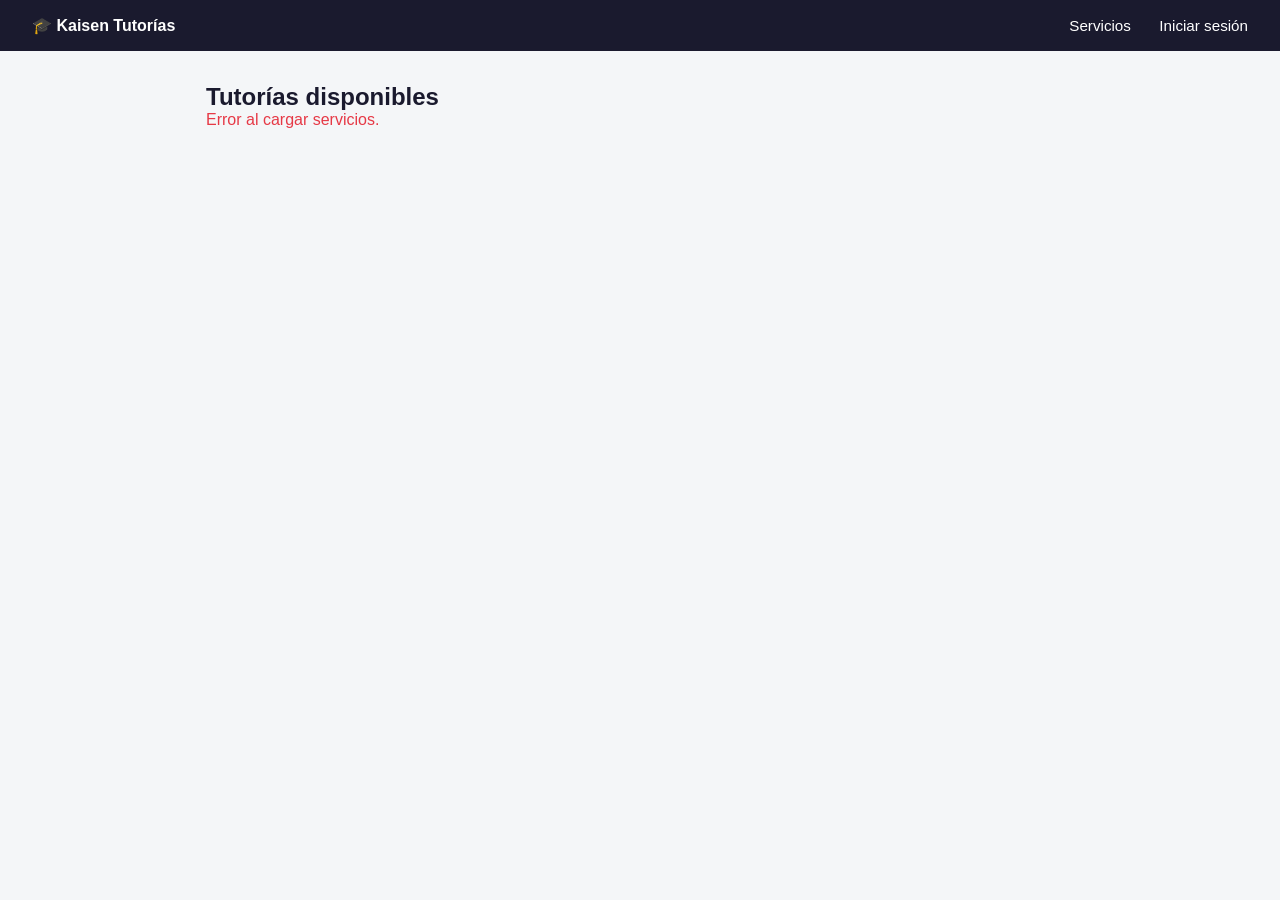
==== frontend/index.html @ 902d05ed "Proyecto Kaisen - sistema de reserva de tutorias" ====
<!DOCTYPE html>
<html lang="es">
<head>
<meta charset="UTF-8">
<title>Kaisen - Tutorías</title>
<link rel="stylesheet" href="assets/css/style.css">
</head>
<body>

<header>
    <strong>🎓 Kaisen Tutorías</strong>
    <nav>
        <a href="index.html">Servicios</a>
        <a href="dashboard.html" id="linkDashboard" style="display:none">Mis citas</a>
        <a href="login.html" id="linkLogin">Iniciar sesión</a>
        <a href="#" id="linkLogout" style="display:none">Cerrar sesión</a>
    </nav>
</header>

<div class="container">
    <h2>Tutorías disponibles</h2>
    <div id="listaServicios">Cargando...</div>
</div>

<script src="assets/js/config.js"></script>
<script src="assets/js/auth.js"></script>
<script>
    // Mostrar/ocultar links según sesión
    if (estaLogueado()) {
        document.getElementById('linkDashboard').style.display = 'inline';
        document.getElementById('linkLogin').style.display = 'none';
        document.getElementById('linkLogout').style.display = 'inline';
    }
    document.getElementById('linkLogout').addEventListener('click', logout);

    async function cargarServicios() {
        const cont = document.getElementById('listaServicios');
        try {
            const resp = await fetch(`${API_BASE}/servicios/`);
            const servicios = await resp.json();
            if (servicios.length === 0) {
                cont.innerHTML = '<p>No hay tutorías disponibles por ahora.</p>';
                return;
            }
            cont.innerHTML = servicios.map(s => `
                <div class="card">
                    <h3>${s.nombre}</h3>
                    <p>${s.descripcion}</p>
                    <p>Duración: ${s.duracion_minutos} min</p>
                    <p class="servicio-precio">S/ ${s.precio}</p>
                    <button onclick="reservar(${s.id})">Reservar</button>
                </div>
            `).join('');
        } catch (e) {
            cont.innerHTML = '<p class="error">Error al cargar servicios.</p>';
        }
    }

    function reservar(servicioId) {
        if (!estaLogueado()) {
            window.location.href = 'login.html';
            return;
        }
        window.location.href = `dashboard.html?reservar=${servicioId}`;
    }

    cargarServicios();
</script>

</body>
</html>
---- frontend/assets/css/style.css ----
* { box-sizing: border-box; margin: 0; padding: 0; }

body {
    font-family: 'Segoe UI', Arial, sans-serif;
    background: #f4f6f8;
    color: #1a1a2e;
}

header {
    background: #1a1a2e;
    color: white;
    padding: 1rem 2rem;
    display: flex;
    justify-content: space-between;
    align-items: center;
}

header nav a {
    color: white;
    text-decoration: none;
    margin-left: 1.5rem;
    font-size: 0.95rem;
}

.container {
    max-width: 900px;
    margin: 2rem auto;
    padding: 0 1rem;
}

.card {
    background: white;
    border-radius: 10px;
    padding: 1.5rem;
    margin-bottom: 1rem;
    box-shadow: 0 2px 8px rgba(0,0,0,0.08);
}

.form-box {
    max-width: 400px;
    margin: 3rem auto;
    background: white;
    padding: 2rem;
    border-radius: 10px;
    box-shadow: 0 2px 8px rgba(0,0,0,0.08);
}

.form-box input, .form-box select {
    width: 100%;
    padding: 0.7rem;
    margin: 0.5rem 0 1rem;
    border: 1px solid #ccc;
    border-radius: 6px;
}

button {
    background: #4361ee;
    color: white;
    border: none;
    padding: 0.7rem 1.5rem;
    border-radius: 6px;
    cursor: pointer;
    font-size: 0.95rem;
}

button:hover { background: #3247c9; }

.error { color: #e63946; margin-bottom: 1rem; }
.success { color: #2a9d8f; margin-bottom: 1rem; }

.servicio-precio { font-weight: bold; color: #4361ee; }

.estado-pendiente { color: #e9a319; }
.estado-confirmada { color: #2a9d8f; }
.estado-cancelada { color: #e63946; }
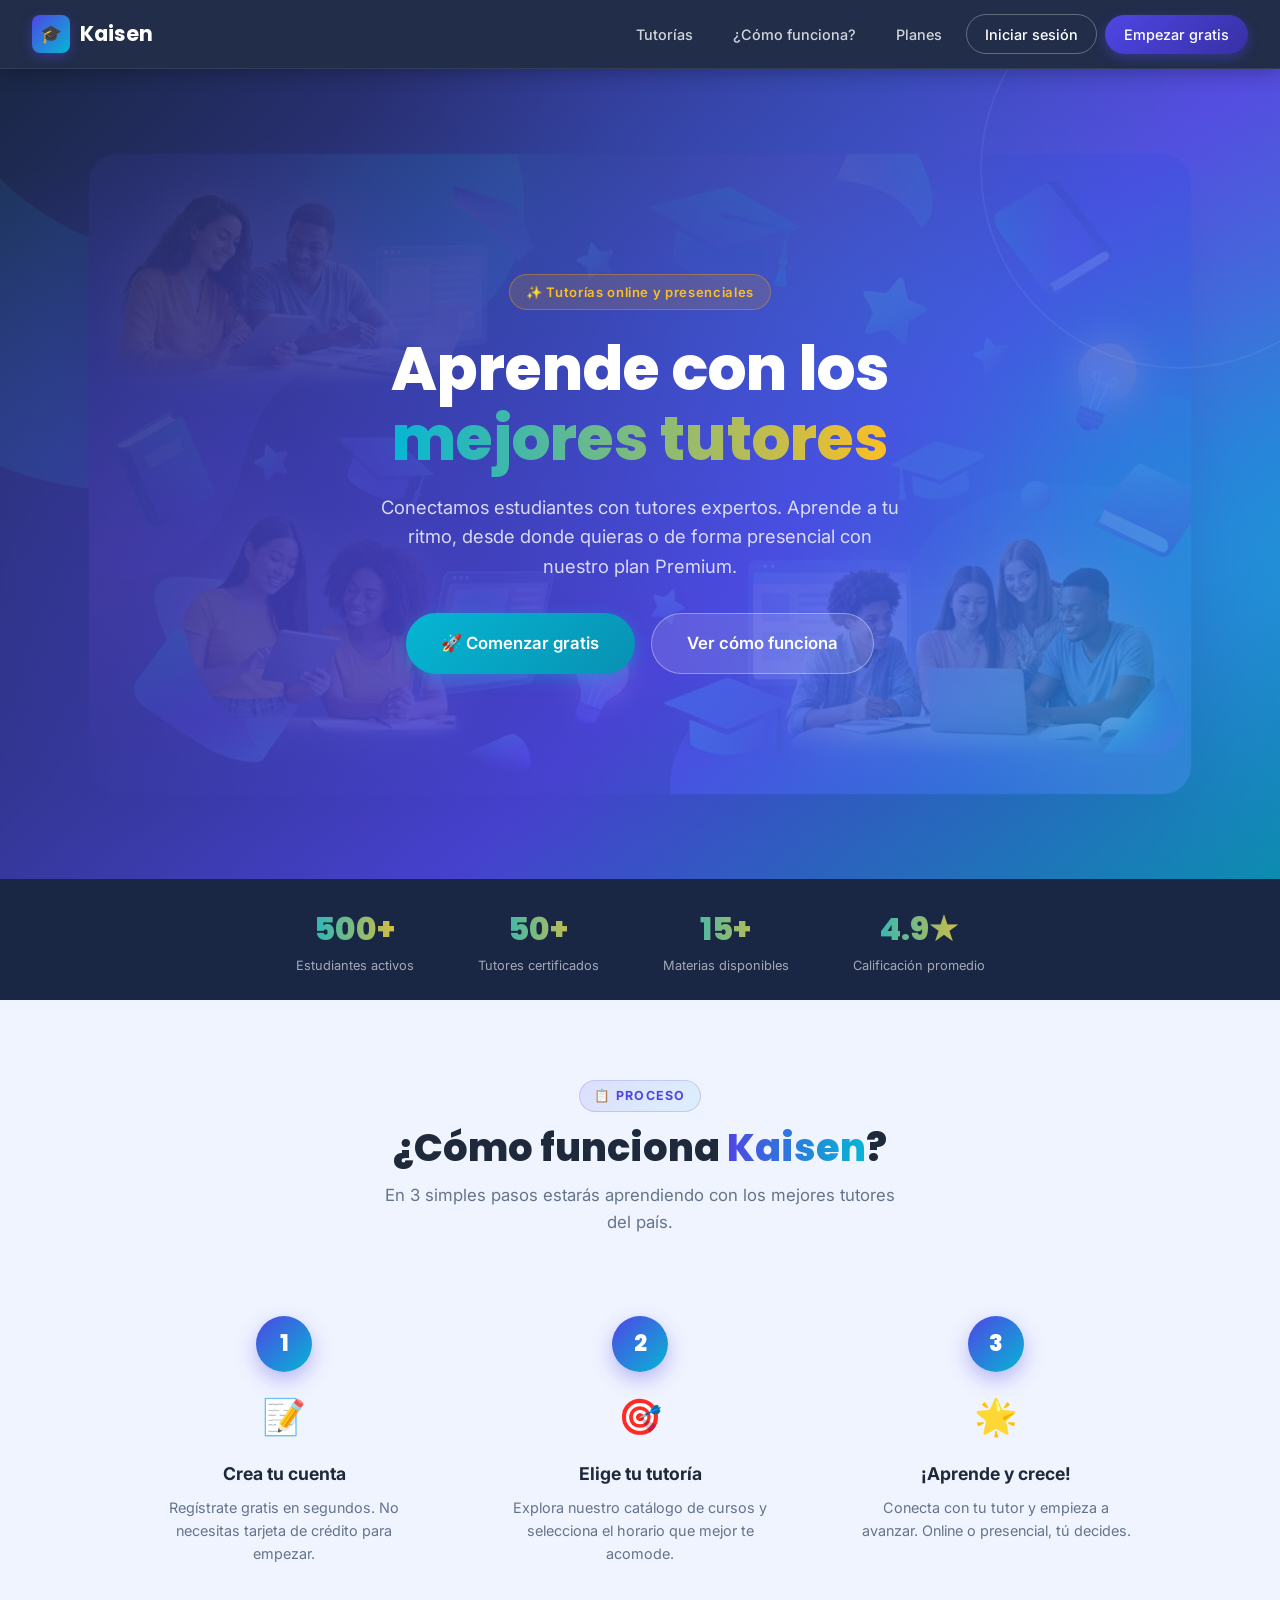
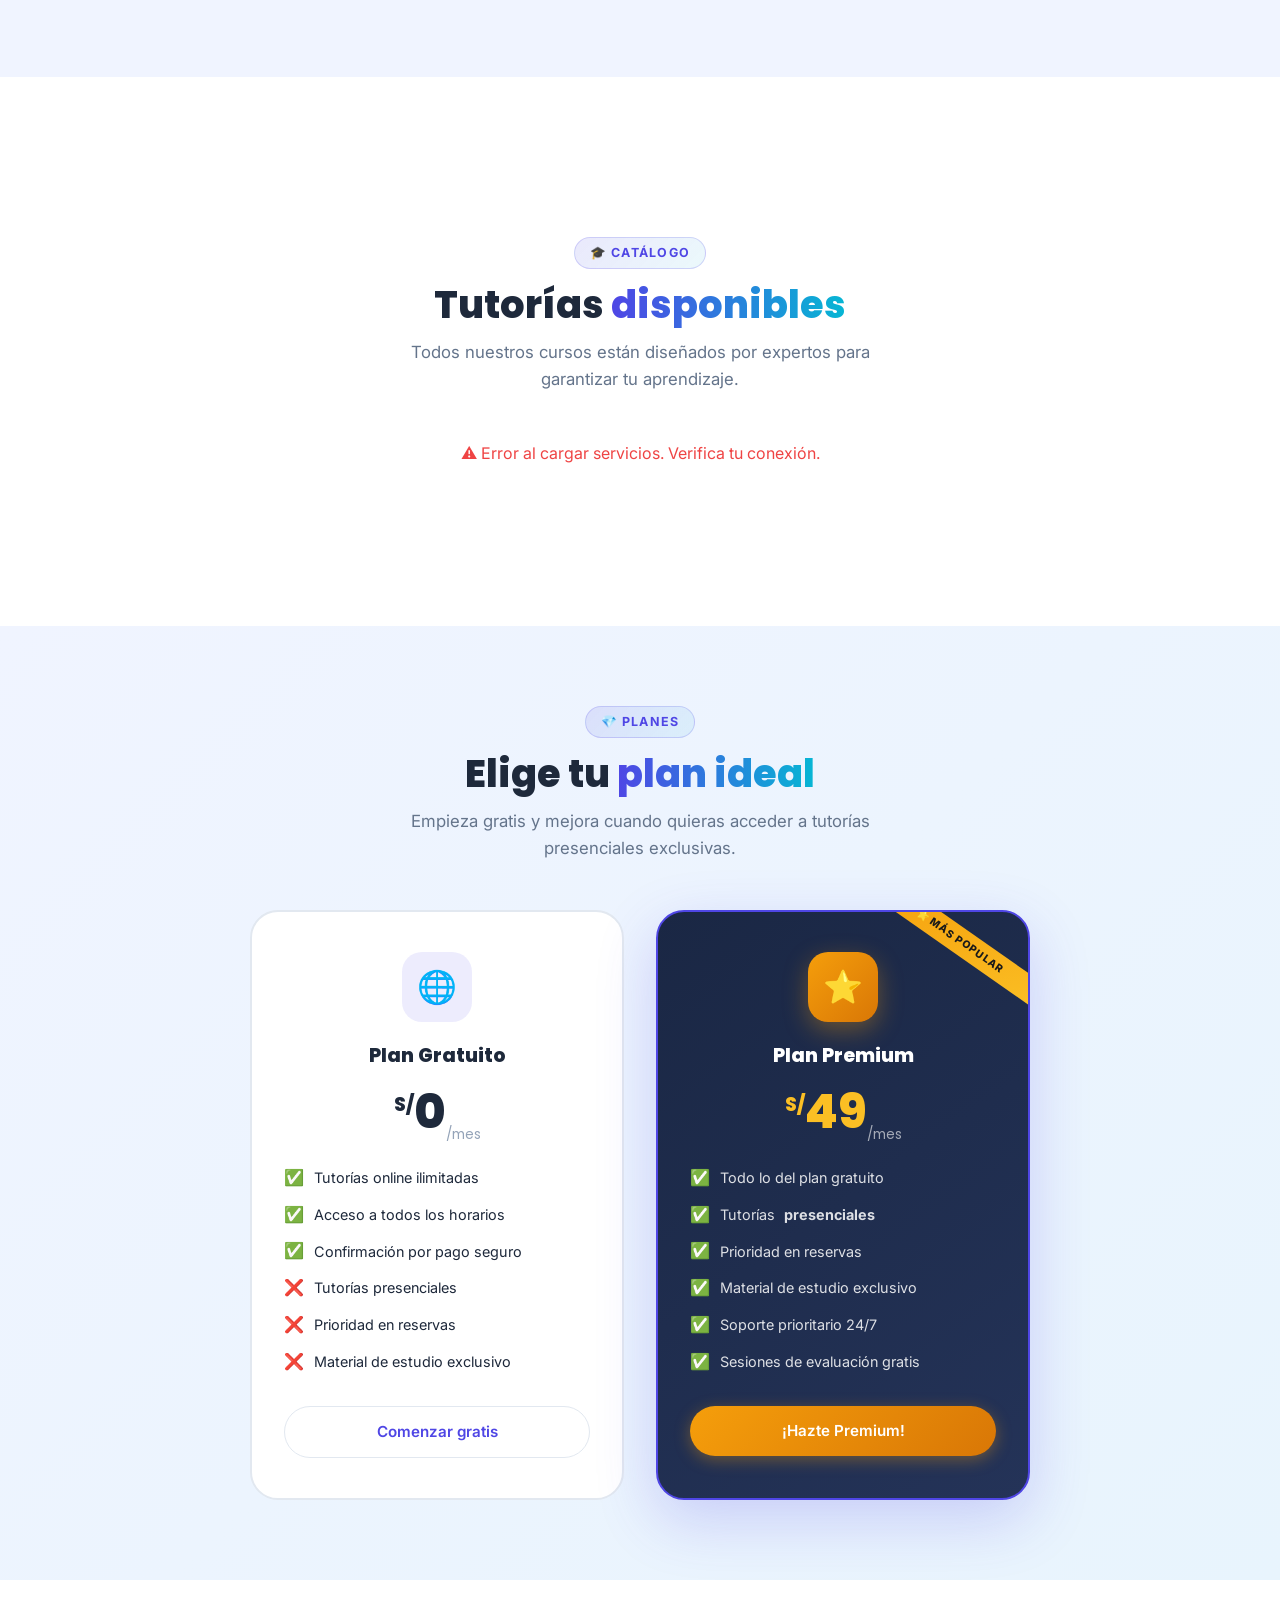
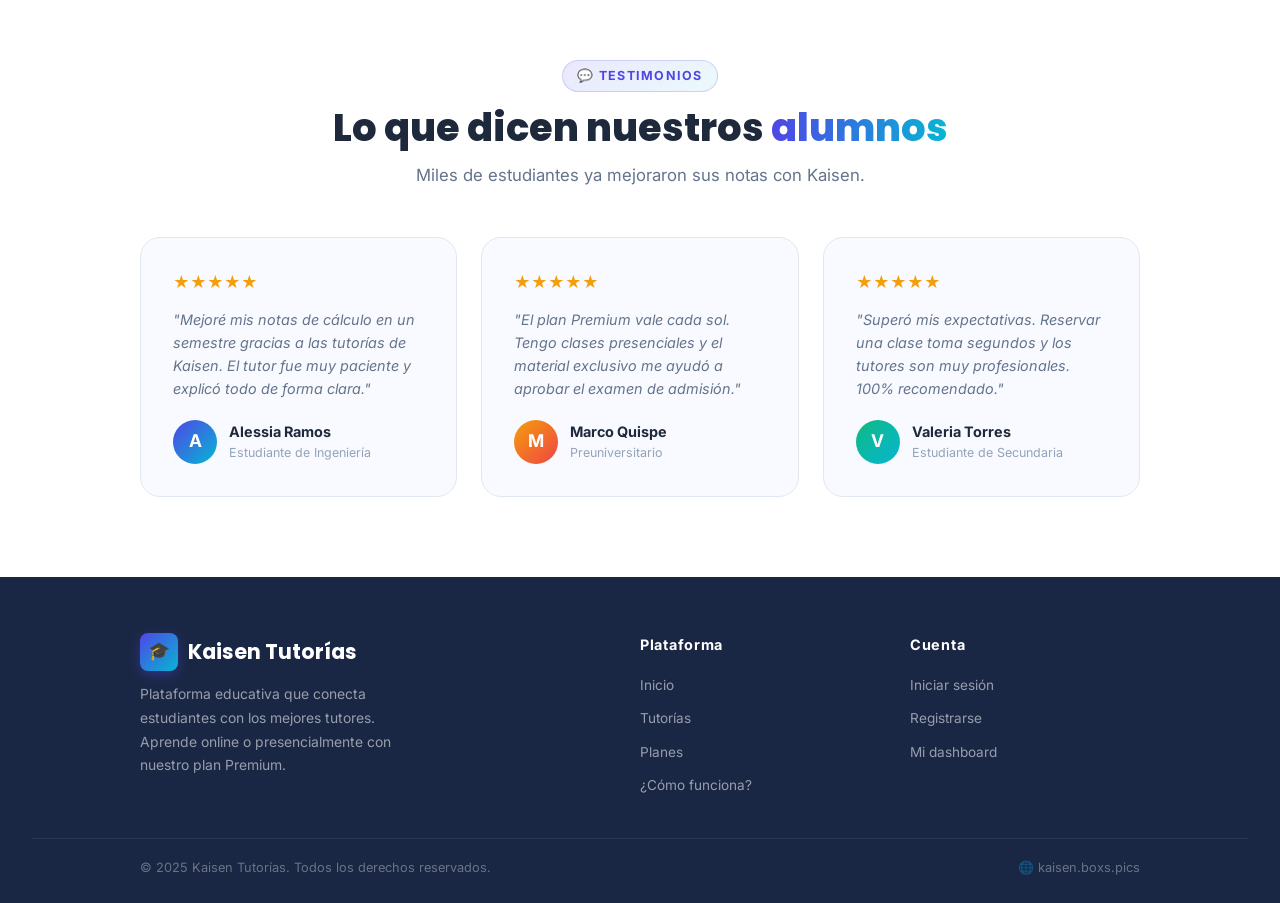
==== commit d9e29385: "Refactor: campo presencial, modulo accounts, migraciones reestructuradas" ====
--- a/frontend/index.html
+++ b/frontend/index.html
@@ -1,70 +1,324 @@
 <!DOCTYPE html>
 <html lang="es">
 <head>
-<meta charset="UTF-8">
-<title>Kaisen - Tutorías</title>
-<link rel="stylesheet" href="assets/css/style.css">
+  <meta charset="UTF-8">
+  <meta name="viewport" content="width=device-width, initial-scale=1.0">
+  <meta name="description" content="Kaisen Tutorías — Aprende con los mejores tutores en línea o de forma presencial. Matemáticas, ciencias, inglés y más. Clases personalizadas a tu ritmo.">
+  <title>Kaisen Tutorías — Aprende sin límites</title>
+  <link rel="stylesheet" href="assets/css/style.css">
 </head>
 <body>
 
+<!-- ══════════ NAVBAR ══════════ -->
 <header>
-    <strong>🎓 Kaisen Tutorías</strong>
-    <nav>
-        <a href="index.html">Servicios</a>
-        <a href="dashboard.html" id="linkDashboard" style="display:none">Mis citas</a>
-        <a href="login.html" id="linkLogin">Iniciar sesión</a>
-        <a href="#" id="linkLogout" style="display:none">Cerrar sesión</a>
-    </nav>
+  <a href="index.html" class="logo">
+    <div class="logo-icon">🎓</div>
+    Kaisen
+  </a>
+  <nav>
+    <a href="#servicios" id="linkServicios">Tutorías</a>
+    <a href="#como-funciona">¿Cómo funciona?</a>
+    <a href="#planes">Planes</a>
+    <a href="dashboard.html" id="linkDashboard" style="display:none">Mis citas</a>
+    <a href="login.html"    id="linkLogin"    class="nav-btn-outline">Iniciar sesión</a>
+    <a href="registro.html" id="linkRegister" class="nav-btn">Empezar gratis</a>
+    <a href="#" id="linkLogout" style="display:none" class="nav-btn-outline">Cerrar sesión</a>
+  </nav>
 </header>
 
-<div class="container">
-    <h2>Tutorías disponibles</h2>
-    <div id="listaServicios">Cargando...</div>
+<!-- ══════════ HERO ══════════ -->
+<section class="hero">
+  <div class="hero-content">
+    <div class="hero-badge">✨ Tutorías online y presenciales</div>
+    <h1>Aprende con los<br><span>mejores tutores</span></h1>
+    <p>Conectamos estudiantes con tutores expertos. Aprende a tu ritmo, desde donde quieras o de forma presencial con nuestro plan Premium.</p>
+    <div class="hero-actions">
+      <a href="registro.html" class="btn btn-secondary btn-lg">🚀 Comenzar gratis</a>
+      <a href="#como-funciona" class="btn btn-outline-white btn-lg">Ver cómo funciona</a>
+    </div>
+  </div>
+</section>
+
+<!-- ══════════ STATS ══════════ -->
+<div class="stats-bar">
+  <div class="stat-item">
+    <div class="stat-number">500+</div>
+    <div class="stat-label">Estudiantes activos</div>
+  </div>
+  <div class="stat-item">
+    <div class="stat-number">50+</div>
+    <div class="stat-label">Tutores certificados</div>
+  </div>
+  <div class="stat-item">
+    <div class="stat-number">15+</div>
+    <div class="stat-label">Materias disponibles</div>
+  </div>
+  <div class="stat-item">
+    <div class="stat-number">4.9★</div>
+    <div class="stat-label">Calificación promedio</div>
+  </div>
 </div>
 
+<!-- ══════════ CÓMO FUNCIONA ══════════ -->
+<section class="section" id="como-funciona">
+  <div class="section-header">
+    <div class="section-tag">📋 Proceso</div>
+    <h2 class="section-title">¿Cómo funciona <span>Kaisen</span>?</h2>
+    <p class="section-subtitle">En 3 simples pasos estarás aprendiendo con los mejores tutores del país.</p>
+  </div>
+  <div class="steps-grid">
+    <div class="step-card">
+      <div class="step-number">1</div>
+      <div class="step-icon">📝</div>
+      <h3>Crea tu cuenta</h3>
+      <p>Regístrate gratis en segundos. No necesitas tarjeta de crédito para empezar.</p>
+    </div>
+    <div class="step-card">
+      <div class="step-number">2</div>
+      <div class="step-icon">🎯</div>
+      <h3>Elige tu tutoría</h3>
+      <p>Explora nuestro catálogo de cursos y selecciona el horario que mejor te acomode.</p>
+    </div>
+    <div class="step-card">
+      <div class="step-number">3</div>
+      <div class="step-icon">🌟</div>
+      <h3>¡Aprende y crece!</h3>
+      <p>Conecta con tu tutor y empieza a avanzar. Online o presencial, tú decides.</p>
+    </div>
+  </div>
+</section>
+
+<!-- ══════════ SERVICIOS ══════════ -->
+<section style="background: white; padding: 5rem 0;">
+  <div class="section" id="servicios" style="margin: 0 auto;">
+    <div class="section-header">
+      <div class="section-tag">🎓 Catálogo</div>
+      <h2 class="section-title">Tutorías <span>disponibles</span></h2>
+      <p class="section-subtitle">Todos nuestros cursos están diseñados por expertos para garantizar tu aprendizaje.</p>
+    </div>
+    <div id="listaServicios" class="cards-grid">
+      <!-- Skeleton cargando -->
+      <div class="card" style="padding:1.5rem">
+        <div class="loading-skeleton" style="height:180px;border-radius:var(--radius-lg);margin-bottom:1rem"></div>
+        <div class="loading-skeleton" style="width:60%;margin-bottom:.5rem"></div>
+        <div class="loading-skeleton" style="width:90%;margin-bottom:.5rem"></div>
+        <div class="loading-skeleton" style="width:40%"></div>
+      </div>
+      <div class="card" style="padding:1.5rem">
+        <div class="loading-skeleton" style="height:180px;border-radius:var(--radius-lg);margin-bottom:1rem"></div>
+        <div class="loading-skeleton" style="width:70%;margin-bottom:.5rem"></div>
+        <div class="loading-skeleton" style="width:85%;margin-bottom:.5rem"></div>
+        <div class="loading-skeleton" style="width:45%"></div>
+      </div>
+      <div class="card" style="padding:1.5rem">
+        <div class="loading-skeleton" style="height:180px;border-radius:var(--radius-lg);margin-bottom:1rem"></div>
+        <div class="loading-skeleton" style="width:55%;margin-bottom:.5rem"></div>
+        <div class="loading-skeleton" style="width:80%;margin-bottom:.5rem"></div>
+        <div class="loading-skeleton" style="width:50%"></div>
+      </div>
+    </div>
+    <div id="mensajeServicios"></div>
+  </div>
+</section>
+
+<!-- ══════════ PLANES ══════════ -->
+<section class="plans-section" id="planes">
+  <div class="section-header">
+    <div class="section-tag">💎 Planes</div>
+    <h2 class="section-title">Elige tu <span>plan ideal</span></h2>
+    <p class="section-subtitle">Empieza gratis y mejora cuando quieras acceder a tutorías presenciales exclusivas.</p>
+  </div>
+  <div class="plans-grid">
+    <!-- Plan Gratis -->
+    <div class="plan-card">
+      <div class="plan-icon plan-icon-free">🌐</div>
+      <div class="plan-name">Plan Gratuito</div>
+      <div class="plan-price"><sup>S/</sup>0<sub>/mes</sub></div>
+      <ul class="plan-features">
+        <li><span class="check">✅</span> Tutorías online ilimitadas</li>
+        <li><span class="check">✅</span> Acceso a todos los horarios</li>
+        <li><span class="check">✅</span> Confirmación por pago seguro</li>
+        <li><span class="cross">❌</span> Tutorías presenciales</li>
+        <li><span class="cross">❌</span> Prioridad en reservas</li>
+        <li><span class="cross">❌</span> Material de estudio exclusivo</li>
+      </ul>
+      <a href="registro.html" class="btn btn-ghost" style="width:100%;justify-content:center">Comenzar gratis</a>
+    </div>
+    <!-- Plan Premium -->
+    <div class="plan-card featured">
+      <div class="plan-icon plan-icon-prem">⭐</div>
+      <div class="plan-name" style="color:white">Plan Premium</div>
+      <div class="plan-price" style="color:var(--accent-light)"><sup>S/</sup>49<sub>/mes</sub></div>
+      <ul class="plan-features">
+        <li><span class="check">✅</span> Todo lo del plan gratuito</li>
+        <li><span class="check">✅</span> Tutorías <strong>presenciales</strong></li>
+        <li><span class="check">✅</span> Prioridad en reservas</li>
+        <li><span class="check">✅</span> Material de estudio exclusivo</li>
+        <li><span class="check">✅</span> Soporte prioritario 24/7</li>
+        <li><span class="check">✅</span> Sesiones de evaluación gratis</li>
+      </ul>
+      <a href="registro.html" class="btn btn-accent" style="width:100%;justify-content:center">¡Hazte Premium!</a>
+    </div>
+  </div>
+</section>
+
+<!-- ══════════ TESTIMONIOS ══════════ -->
+<section class="testimonials-section">
+  <div class="section-header">
+    <div class="section-tag">💬 Testimonios</div>
+    <h2 class="section-title">Lo que dicen nuestros <span>alumnos</span></h2>
+    <p class="section-subtitle">Miles de estudiantes ya mejoraron sus notas con Kaisen.</p>
+  </div>
+  <div class="testimonials-grid" style="margin-top:2rem">
+    <div class="testimonial-card">
+      <div class="testimonial-stars">★★★★★</div>
+      <p class="testimonial-text">"Mejoré mis notas de cálculo en un semestre gracias a las tutorías de Kaisen. El tutor fue muy paciente y explicó todo de forma clara."</p>
+      <div class="testimonial-author">
+        <div class="testimonial-avatar" style="background:linear-gradient(135deg,#4f46e5,#06b6d4)">A</div>
+        <div>
+          <div class="testimonial-name">Alessia Ramos</div>
+          <div class="testimonial-role">Estudiante de Ingeniería</div>
+        </div>
+      </div>
+    </div>
+    <div class="testimonial-card">
+      <div class="testimonial-stars">★★★★★</div>
+      <p class="testimonial-text">"El plan Premium vale cada sol. Tengo clases presenciales y el material exclusivo me ayudó a aprobar el examen de admisión."</p>
+      <div class="testimonial-author">
+        <div class="testimonial-avatar" style="background:linear-gradient(135deg,#f59e0b,#ef4444)">M</div>
+        <div>
+          <div class="testimonial-name">Marco Quispe</div>
+          <div class="testimonial-role">Preuniversitario</div>
+        </div>
+      </div>
+    </div>
+    <div class="testimonial-card">
+      <div class="testimonial-stars">★★★★★</div>
+      <p class="testimonial-text">"Superó mis expectativas. Reservar una clase toma segundos y los tutores son muy profesionales. 100% recomendado."</p>
+      <div class="testimonial-author">
+        <div class="testimonial-avatar" style="background:linear-gradient(135deg,#10b981,#06b6d4)">V</div>
+        <div>
+          <div class="testimonial-name">Valeria Torres</div>
+          <div class="testimonial-role">Estudiante de Secundaria</div>
+        </div>
+      </div>
+    </div>
+  </div>
+</section>
+
+<!-- ══════════ FOOTER ══════════ -->
+<footer>
+  <div class="footer-grid">
+    <div class="footer-brand">
+      <div class="logo" style="margin-bottom:.8rem">
+        <div class="logo-icon">🎓</div>
+        Kaisen Tutorías
+      </div>
+      <p>Plataforma educativa que conecta estudiantes con los mejores tutores. Aprende online o presencialmente con nuestro plan Premium.</p>
+    </div>
+    <div class="footer-col">
+      <h4>Plataforma</h4>
+      <ul>
+        <li><a href="index.html">Inicio</a></li>
+        <li><a href="#servicios">Tutorías</a></li>
+        <li><a href="#planes">Planes</a></li>
+        <li><a href="#como-funciona">¿Cómo funciona?</a></li>
+      </ul>
+    </div>
+    <div class="footer-col">
+      <h4>Cuenta</h4>
+      <ul>
+        <li><a href="login.html">Iniciar sesión</a></li>
+        <li><a href="registro.html">Registrarse</a></li>
+        <li><a href="dashboard.html">Mi dashboard</a></li>
+      </ul>
+    </div>
+  </div>
+  <hr class="footer-divider">
+  <div class="footer-bottom">
+    <span>© 2025 Kaisen Tutorías. Todos los derechos reservados.</span>
+    <span>🌐 kaisen.boxs.pics</span>
+  </div>
+</footer>
+
+<!-- ══════════ SCRIPTS ══════════ -->
 <script src="assets/js/config.js"></script>
 <script src="assets/js/auth.js"></script>
 <script>
-    // Mostrar/ocultar links según sesión
-    if (estaLogueado()) {
-        document.getElementById('linkDashboard').style.display = 'inline';
-        document.getElementById('linkLogin').style.display = 'none';
-        document.getElementById('linkLogout').style.display = 'inline';
+  // Mostrar/ocultar links según sesión
+  if (estaLogueado()) {
+    document.getElementById('linkDashboard').style.display = 'inline';
+    document.getElementById('linkLogin').style.display = 'none';
+    document.getElementById('linkRegister').style.display = 'none';
+    document.getElementById('linkLogout').style.display = 'inline';
+  }
+  document.getElementById('linkLogout').addEventListener('click', logout);
+
+  // Imágenes de servicio alternadas
+  const serviceImages = [
+    'assets/images/tutoring_online.png',
+    'assets/images/tutoring_presencial.png',
+  ];
+
+  async function cargarServicios() {
+    const cont = document.getElementById('listaServicios');
+    const msg  = document.getElementById('mensajeServicios');
+    try {
+      const resp = await fetch(`${API_BASE}/servicios/`);
+      const servicios = await resp.json();
+
+      if (servicios.length === 0) {
+        cont.innerHTML = '';
+        msg.innerHTML = '<p style="text-align:center;color:var(--text-secondary);padding:2rem">No hay tutorías disponibles por ahora.</p>';
+        return;
+      }
+
+      cont.innerHTML = servicios.map((s, i) => {
+        const img   = serviceImages[i % serviceImages.length];
+        const badge = s.presencial
+          ? '<span class="card-badge badge-premium">🌟 Presencial · Premium</span>'
+          : '<span class="card-badge badge-online">🌐 Online</span>';
+        return `
+          <div class="card animate-fade-up" style="animation-delay:${i * 0.08}s">
+            <img class="card-img" src="${img}" alt="${s.nombre}" loading="lazy">
+            <div class="card-body">
+              ${badge}
+              <div class="card-title">${s.nombre}</div>
+              <div class="card-desc">${s.descripcion || 'Tutoría personalizada con los mejores tutores certificados.'}</div>
+              <div class="card-meta">
+                <span class="card-duration">⏱ ${s.duracion_minutos} min</span>
+                <span class="card-price">S/ ${parseFloat(s.precio).toFixed(2)}</span>
+              </div>
+              <button onclick="reservar(${s.id})" style="width:100%;margin-top:1rem;border-radius:var(--radius)">
+                Reservar tutoría
+              </button>
+            </div>
+          </div>
+        `;
+      }).join('');
+    } catch (e) {
+      cont.innerHTML = '';
+      msg.innerHTML = '<p style="text-align:center;color:var(--danger)">⚠️ Error al cargar servicios. Verifica tu conexión.</p>';
     }
-    document.getElementById('linkLogout').addEventListener('click', logout);
-
-    async function cargarServicios() {
-        const cont = document.getElementById('listaServicios');
-        try {
-            const resp = await fetch(`${API_BASE}/servicios/`);
-            const servicios = await resp.json();
-            if (servicios.length === 0) {
-                cont.innerHTML = '<p>No hay tutorías disponibles por ahora.</p>';
-                return;
-            }
-            cont.innerHTML = servicios.map(s => `
-                <div class="card">
-                    <h3>${s.nombre}</h3>
-                    <p>${s.descripcion}</p>
-                    <p>Duración: ${s.duracion_minutos} min</p>
-                    <p class="servicio-precio">S/ ${s.precio}</p>
-                    <button onclick="reservar(${s.id})">Reservar</button>
-                </div>
-            `).join('');
-        } catch (e) {
-            cont.innerHTML = '<p class="error">Error al cargar servicios.</p>';
-        }
+  }
+
+  function reservar(servicioId) {
+    if (!estaLogueado()) {
+      window.location.href = 'login.html';
+      return;
     }
-
-    function reservar(servicioId) {
-        if (!estaLogueado()) {
-            window.location.href = 'login.html';
-            return;
-        }
-        window.location.href = `dashboard.html?reservar=${servicioId}`;
-    }
-
-    cargarServicios();
+    window.location.href = `dashboard.html?reservar=${servicioId}`;
+  }
+
+  // Scroll suave para anclas internas
+  document.querySelectorAll('a[href^="#"]').forEach(a => {
+    a.addEventListener('click', e => {
+      const target = document.querySelector(a.getAttribute('href'));
+      if (target) { e.preventDefault(); target.scrollIntoView({ behavior: 'smooth' }); }
+    });
+  });
+
+  cargarServicios();
 </script>
 
 </body>
--- a/frontend/assets/css/style.css
+++ b/frontend/assets/css/style.css
@@ -1,75 +1,1298 @@
-* { box-sizing: border-box; margin: 0; padding: 0; }
+/* ===================================================
+   KAISEN TUTORÍAS — Design System
+   Paleta educativa: Índigo + Cyan + Ámbar
+   =================================================== */
+
+@import url('https://fonts.googleapis.com/css2?family=Inter:wght@300;400;500;600;700;800&family=Poppins:wght@600;700;800&display=swap');
+
+/* ─── Variables ─────────────────────────────────── */
+:root {
+  --primary:        #4f46e5;   /* índigo */
+  --primary-dark:   #3730a3;
+  --primary-light:  #818cf8;
+  --secondary:      #06b6d4;   /* cyan */
+  --secondary-dark: #0891b2;
+  --accent:         #f59e0b;   /* ámbar cálido */
+  --accent-light:   #fbbf24;
+  --success:        #10b981;
+  --warning:        #f59e0b;
+  --danger:         #ef4444;
+
+  --navy:           #1a2744;
+  --navy-soft:      #243358;
+
+  --bg:             #f0f4ff;
+  --bg-white:       #ffffff;
+  --bg-card:        #ffffff;
+  --surface:        #f8faff;
+
+  --text-primary:   #1e293b;
+  --text-secondary: #64748b;
+  --text-muted:     #94a3b8;
+  --border:         #e2e8f0;
+
+  --radius-sm:      8px;
+  --radius:         12px;
+  --radius-lg:      20px;
+  --radius-xl:      28px;
+
+  --shadow-sm:      0 1px 3px rgba(79,70,229,.08), 0 1px 2px rgba(0,0,0,.06);
+  --shadow:         0 4px 16px rgba(79,70,229,.12), 0 2px 8px rgba(0,0,0,.08);
+  --shadow-lg:      0 10px 40px rgba(79,70,229,.18), 0 4px 16px rgba(0,0,0,.1);
+  --shadow-xl:      0 20px 60px rgba(79,70,229,.22);
+
+  --transition:     all .25s cubic-bezier(.4,0,.2,1);
+  --transition-slow: all .4s cubic-bezier(.4,0,.2,1);
+}
+
+/* ─── Reset & Base ───────────────────────────────── */
+*, *::before, *::after { box-sizing: border-box; margin: 0; padding: 0; }
+
+html { scroll-behavior: smooth; }
 
 body {
-    font-family: 'Segoe UI', Arial, sans-serif;
-    background: #f4f6f8;
-    color: #1a1a2e;
-}
-
+  font-family: 'Inter', -apple-system, sans-serif;
+  background: var(--bg);
+  color: var(--text-primary);
+  line-height: 1.6;
+  min-height: 100vh;
+}
+
+img { max-width: 100%; display: block; }
+a  { text-decoration: none; color: inherit; }
+
+/* ─── Scrollbar ──────────────────────────────────── */
+::-webkit-scrollbar { width: 6px; }
+::-webkit-scrollbar-track { background: var(--bg); }
+::-webkit-scrollbar-thumb { background: var(--primary-light); border-radius: 3px; }
+
+/* ─── Navbar ─────────────────────────────────────── */
 header {
-    background: #1a1a2e;
-    color: white;
-    padding: 1rem 2rem;
-    display: flex;
-    justify-content: space-between;
-    align-items: center;
+  background: rgba(26,39,68,.97);
+  backdrop-filter: blur(12px);
+  -webkit-backdrop-filter: blur(12px);
+  color: white;
+  padding: .9rem 2rem;
+  display: flex;
+  justify-content: space-between;
+  align-items: center;
+  position: sticky;
+  top: 0;
+  z-index: 1000;
+  border-bottom: 1px solid rgba(255,255,255,.08);
+  box-shadow: 0 2px 20px rgba(0,0,0,.3);
+}
+
+.logo {
+  display: flex;
+  align-items: center;
+  gap: .6rem;
+  font-family: 'Poppins', sans-serif;
+  font-weight: 700;
+  font-size: 1.3rem;
+  color: white;
+}
+
+.logo-icon {
+  width: 38px; height: 38px;
+  background: linear-gradient(135deg, var(--primary), var(--secondary));
+  border-radius: var(--radius-sm);
+  display: flex; align-items: center; justify-content: center;
+  font-size: 1.1rem;
+  box-shadow: 0 4px 12px rgba(79,70,229,.4);
+}
+
+header nav {
+  display: flex;
+  align-items: center;
+  gap: .5rem;
 }
 
 header nav a {
-    color: white;
-    text-decoration: none;
-    margin-left: 1.5rem;
-    font-size: 0.95rem;
-}
-
+  color: rgba(255,255,255,.8);
+  padding: .5rem 1rem;
+  border-radius: var(--radius-sm);
+  font-size: .9rem;
+  font-weight: 500;
+  transition: var(--transition);
+}
+
+header nav a:hover,
+header nav a.active {
+  color: white;
+  background: rgba(255,255,255,.12);
+}
+
+.nav-btn {
+  background: linear-gradient(135deg, var(--primary), var(--primary-dark)) !important;
+  color: white !important;
+  padding: .5rem 1.2rem !important;
+  border-radius: 50px !important;
+  box-shadow: 0 4px 12px rgba(79,70,229,.4);
+}
+
+.nav-btn:hover {
+  transform: translateY(-1px);
+  box-shadow: 0 6px 20px rgba(79,70,229,.5) !important;
+  background: linear-gradient(135deg, var(--primary-light), var(--primary)) !important;
+}
+
+.nav-btn-outline {
+  border: 1.5px solid rgba(255,255,255,.3) !important;
+  color: white !important;
+  padding: .45rem 1.1rem !important;
+  border-radius: 50px !important;
+}
+
+.nav-btn-outline:hover {
+  background: rgba(255,255,255,.1) !important;
+  border-color: rgba(255,255,255,.6) !important;
+}
+
+/* User badge in nav */
+.nav-user-badge {
+  display: flex; align-items: center; gap: .5rem;
+  background: rgba(255,255,255,.1);
+  border-radius: 50px;
+  padding: .35rem .8rem .35rem .35rem;
+  color: white;
+  font-size: .85rem;
+}
+
+.nav-avatar {
+  width: 28px; height: 28px;
+  background: linear-gradient(135deg, var(--secondary), var(--primary));
+  border-radius: 50%;
+  display: flex; align-items: center; justify-content: center;
+  font-size: .8rem;
+  font-weight: 700;
+}
+
+/* ─── Hero ───────────────────────────────────────── */
+.hero {
+  min-height: 90vh;
+  background:
+    linear-gradient(135deg, rgba(26,39,68,.92) 0%, rgba(79,70,229,.85) 60%, rgba(6,182,212,.7) 100%),
+    url('../images/hero_bg.png') center/cover no-repeat;
+  display: flex;
+  align-items: center;
+  justify-content: center;
+  text-align: center;
+  padding: 4rem 2rem;
+  position: relative;
+  overflow: hidden;
+}
+
+.hero::before {
+  content: '';
+  position: absolute; inset: 0;
+  background: radial-gradient(ellipse at 30% 50%, rgba(79,70,229,.3) 0%, transparent 60%),
+              radial-gradient(ellipse at 70% 30%, rgba(6,182,212,.2) 0%, transparent 50%);
+  pointer-events: none;
+}
+
+/* Floating shapes */
+.hero::after {
+  content: '';
+  position: absolute;
+  width: 400px; height: 400px;
+  border: 2px solid rgba(255,255,255,.06);
+  border-radius: 50%;
+  top: -100px; right: -100px;
+  pointer-events: none;
+}
+
+.hero-content { position: relative; max-width: 760px; }
+
+.hero-badge {
+  display: inline-flex;
+  align-items: center;
+  gap: .4rem;
+  background: rgba(245,158,11,.15);
+  border: 1px solid rgba(245,158,11,.4);
+  color: var(--accent-light);
+  padding: .4rem 1rem;
+  border-radius: 50px;
+  font-size: .82rem;
+  font-weight: 600;
+  margin-bottom: 1.5rem;
+  letter-spacing: .05em;
+  animation: fadeInDown .6s ease both;
+}
+
+.hero h1 {
+  font-family: 'Poppins', sans-serif;
+  font-size: clamp(2.2rem, 5vw, 3.8rem);
+  font-weight: 800;
+  color: white;
+  line-height: 1.15;
+  margin-bottom: 1.2rem;
+  animation: fadeInUp .7s ease .1s both;
+}
+
+.hero h1 span {
+  background: linear-gradient(90deg, var(--secondary), var(--accent-light));
+  -webkit-background-clip: text;
+  -webkit-text-fill-color: transparent;
+  background-clip: text;
+}
+
+.hero p {
+  font-size: 1.15rem;
+  color: rgba(255,255,255,.8);
+  max-width: 520px;
+  margin: 0 auto 2rem;
+  animation: fadeInUp .7s ease .2s both;
+}
+
+.hero-actions {
+  display: flex;
+  gap: 1rem;
+  justify-content: center;
+  flex-wrap: wrap;
+  animation: fadeInUp .7s ease .3s both;
+}
+
+/* ─── Buttons ────────────────────────────────────── */
+.btn {
+  display: inline-flex;
+  align-items: center;
+  gap: .5rem;
+  padding: .8rem 1.8rem;
+  border-radius: 50px;
+  font-weight: 600;
+  font-size: .95rem;
+  cursor: pointer;
+  border: none;
+  transition: var(--transition);
+  font-family: 'Inter', sans-serif;
+  text-align: center;
+  white-space: nowrap;
+}
+
+.btn-primary {
+  background: linear-gradient(135deg, var(--primary), var(--primary-dark));
+  color: white;
+  box-shadow: 0 4px 16px rgba(79,70,229,.4);
+}
+.btn-primary:hover {
+  transform: translateY(-2px);
+  box-shadow: 0 8px 24px rgba(79,70,229,.5);
+}
+
+.btn-secondary {
+  background: linear-gradient(135deg, var(--secondary), var(--secondary-dark));
+  color: white;
+  box-shadow: 0 4px 16px rgba(6,182,212,.35);
+}
+.btn-secondary:hover {
+  transform: translateY(-2px);
+  box-shadow: 0 8px 24px rgba(6,182,212,.5);
+}
+
+.btn-accent {
+  background: linear-gradient(135deg, var(--accent), #d97706);
+  color: white;
+  box-shadow: 0 4px 16px rgba(245,158,11,.35);
+}
+.btn-accent:hover {
+  transform: translateY(-2px);
+  box-shadow: 0 8px 24px rgba(245,158,11,.5);
+}
+
+.btn-outline-white {
+  background: rgba(255,255,255,.12);
+  color: white;
+  border: 1.5px solid rgba(255,255,255,.35);
+  backdrop-filter: blur(8px);
+}
+.btn-outline-white:hover {
+  background: rgba(255,255,255,.2);
+  border-color: rgba(255,255,255,.6);
+  transform: translateY(-2px);
+}
+
+.btn-ghost {
+  background: transparent;
+  color: var(--primary);
+  border: 1.5px solid var(--border);
+}
+.btn-ghost:hover {
+  background: var(--bg);
+  border-color: var(--primary);
+}
+
+.btn-sm { padding: .5rem 1.1rem; font-size: .85rem; }
+.btn-lg { padding: 1rem 2.2rem; font-size: 1.05rem; }
+
+/* Fallback for plain button elements */
+button {
+  display: inline-flex;
+  align-items: center;
+  gap: .5rem;
+  background: linear-gradient(135deg, var(--primary), var(--primary-dark));
+  color: white;
+  border: none;
+  padding: .7rem 1.5rem;
+  border-radius: 50px;
+  cursor: pointer;
+  font-size: .9rem;
+  font-weight: 600;
+  font-family: 'Inter', sans-serif;
+  transition: var(--transition);
+  box-shadow: 0 4px 12px rgba(79,70,229,.3);
+}
+button:hover {
+  transform: translateY(-2px);
+  box-shadow: 0 6px 20px rgba(79,70,229,.45);
+}
+button:active { transform: translateY(0); }
+
+/* ─── Stats Bar ──────────────────────────────────── */
+.stats-bar {
+  background: var(--navy);
+  padding: 1.5rem 2rem;
+  display: flex;
+  justify-content: center;
+  gap: 4rem;
+  flex-wrap: wrap;
+}
+
+.stat-item { text-align: center; color: white; }
+.stat-number {
+  font-family: 'Poppins', sans-serif;
+  font-size: 2rem;
+  font-weight: 800;
+  background: linear-gradient(90deg, var(--secondary), var(--accent-light));
+  -webkit-background-clip: text;
+  -webkit-text-fill-color: transparent;
+  background-clip: text;
+}
+.stat-label { font-size: .8rem; color: rgba(255,255,255,.6); margin-top: .1rem; }
+
+/* ─── Sections ───────────────────────────────────── */
+.section {
+  padding: 5rem 2rem;
+  max-width: 1100px;
+  margin: 0 auto;
+}
+
+.section-header {
+  text-align: center;
+  margin-bottom: 3rem;
+}
+
+.section-tag {
+  display: inline-block;
+  background: linear-gradient(135deg, rgba(79,70,229,.12), rgba(6,182,212,.08));
+  color: var(--primary);
+  border: 1px solid rgba(79,70,229,.2);
+  padding: .3rem .9rem;
+  border-radius: 50px;
+  font-size: .78rem;
+  font-weight: 700;
+  letter-spacing: .1em;
+  text-transform: uppercase;
+  margin-bottom: .8rem;
+}
+
+.section-title {
+  font-family: 'Poppins', sans-serif;
+  font-size: clamp(1.6rem, 3.5vw, 2.4rem);
+  font-weight: 800;
+  color: var(--text-primary);
+  line-height: 1.2;
+  margin-bottom: .7rem;
+}
+
+.section-title span {
+  background: linear-gradient(90deg, var(--primary), var(--secondary));
+  -webkit-background-clip: text;
+  -webkit-text-fill-color: transparent;
+  background-clip: text;
+}
+
+.section-subtitle {
+  font-size: 1.05rem;
+  color: var(--text-secondary);
+  max-width: 520px;
+  margin: 0 auto;
+}
+
+/* ─── How it Works ───────────────────────────────── */
+.steps-grid {
+  display: grid;
+  grid-template-columns: repeat(auto-fit, minmax(240px,1fr));
+  gap: 2rem;
+  margin-top: 2rem;
+}
+
+.step-card {
+  text-align: center;
+  padding: 2rem 1.5rem;
+  position: relative;
+}
+
+.step-number {
+  width: 56px; height: 56px;
+  background: linear-gradient(135deg, var(--primary), var(--secondary));
+  color: white;
+  font-family: 'Poppins', sans-serif;
+  font-size: 1.4rem;
+  font-weight: 800;
+  border-radius: 50%;
+  display: flex; align-items: center; justify-content: center;
+  margin: 0 auto 1rem;
+  box-shadow: 0 8px 20px rgba(79,70,229,.35);
+}
+
+.step-icon {
+  font-size: 2.2rem;
+  margin-bottom: 1rem;
+}
+
+.step-card h3 {
+  font-size: 1.1rem;
+  font-weight: 700;
+  margin-bottom: .5rem;
+  color: var(--text-primary);
+}
+
+.step-card p { font-size: .9rem; color: var(--text-secondary); }
+
+/* ─── Cards ──────────────────────────────────────── */
 .container {
-    max-width: 900px;
-    margin: 2rem auto;
-    padding: 0 1rem;
+  max-width: 1000px;
+  margin: 2rem auto;
+  padding: 0 1.5rem;
+}
+
+.cards-grid {
+  display: grid;
+  grid-template-columns: repeat(auto-fill, minmax(280px, 1fr));
+  gap: 1.5rem;
 }
 
 .card {
-    background: white;
-    border-radius: 10px;
-    padding: 1.5rem;
-    margin-bottom: 1rem;
-    box-shadow: 0 2px 8px rgba(0,0,0,0.08);
-}
-
+  background: var(--bg-card);
+  border-radius: var(--radius-lg);
+  overflow: hidden;
+  box-shadow: var(--shadow);
+  border: 1px solid var(--border);
+  transition: var(--transition);
+}
+
+.card:hover {
+  transform: translateY(-4px);
+  box-shadow: var(--shadow-lg);
+  border-color: rgba(79,70,229,.2);
+}
+
+.card-img {
+  width: 100%;
+  height: 180px;
+  object-fit: cover;
+}
+
+.card-body { padding: 1.5rem; }
+
+.card-badge {
+  display: inline-flex;
+  align-items: center;
+  gap: .3rem;
+  font-size: .72rem;
+  font-weight: 700;
+  padding: .25rem .7rem;
+  border-radius: 50px;
+  margin-bottom: .7rem;
+  text-transform: uppercase;
+  letter-spacing: .05em;
+}
+
+.badge-online {
+  background: rgba(6,182,212,.12);
+  color: var(--secondary-dark);
+  border: 1px solid rgba(6,182,212,.25);
+}
+
+.badge-premium {
+  background: linear-gradient(135deg, rgba(245,158,11,.15), rgba(251,191,36,.1));
+  color: #92400e;
+  border: 1px solid rgba(245,158,11,.35);
+}
+
+.card-title {
+  font-size: 1.1rem;
+  font-weight: 700;
+  margin-bottom: .4rem;
+  color: var(--text-primary);
+}
+
+.card-desc {
+  font-size: .875rem;
+  color: var(--text-secondary);
+  margin-bottom: 1rem;
+  line-height: 1.55;
+}
+
+.card-meta {
+  display: flex;
+  justify-content: space-between;
+  align-items: center;
+  padding-top: .8rem;
+  border-top: 1px solid var(--border);
+}
+
+.card-duration {
+  font-size: .82rem;
+  color: var(--text-muted);
+  display: flex; align-items: center; gap: .3rem;
+}
+
+.card-price {
+  font-size: 1.2rem;
+  font-weight: 800;
+  color: var(--primary);
+  font-family: 'Poppins', sans-serif;
+}
+
+/* Inline card (dashboard) */
+.card-inline {
+  padding: 1.2rem 1.5rem;
+  margin-bottom: .8rem;
+  border-radius: var(--radius);
+}
+
+/* ─── Planes / Pricing ───────────────────────────── */
+.plans-section {
+  background: linear-gradient(135deg, #f0f4ff 0%, #e8f4fd 100%);
+  padding: 5rem 2rem;
+}
+
+.plans-grid {
+  display: grid;
+  grid-template-columns: repeat(auto-fit, minmax(300px,1fr));
+  gap: 2rem;
+  max-width: 780px;
+  margin: 0 auto;
+}
+
+.plan-card {
+  background: white;
+  border-radius: var(--radius-xl);
+  padding: 2.5rem 2rem;
+  border: 2px solid var(--border);
+  transition: var(--transition);
+  position: relative;
+  overflow: hidden;
+  text-align: center;
+}
+
+.plan-card:hover { transform: translateY(-6px); box-shadow: var(--shadow-lg); }
+
+.plan-card.featured {
+  background: linear-gradient(145deg, var(--navy), var(--navy-soft));
+  border-color: var(--primary);
+  box-shadow: var(--shadow-xl);
+  color: white;
+}
+
+.plan-card.featured::before {
+  content: '⭐ MÁS POPULAR';
+  position: absolute;
+  top: 1rem; right: -2rem;
+  background: linear-gradient(135deg, var(--accent), var(--accent-light));
+  color: #1a1a1a;
+  font-size: .65rem;
+  font-weight: 800;
+  padding: .3rem 3rem;
+  transform: rotate(35deg);
+  transform-origin: center;
+  letter-spacing: .08em;
+}
+
+.plan-icon {
+  width: 70px; height: 70px;
+  border-radius: var(--radius-lg);
+  margin: 0 auto 1.2rem;
+  display: flex; align-items: center; justify-content: center;
+  font-size: 2rem;
+}
+
+.plan-icon-free  { background: rgba(79,70,229,.1); }
+.plan-icon-prem  { background: linear-gradient(135deg, var(--accent), #d97706); box-shadow: 0 8px 24px rgba(245,158,11,.35); }
+
+.plan-name {
+  font-family: 'Poppins', sans-serif;
+  font-size: 1.2rem;
+  font-weight: 800;
+  margin-bottom: .5rem;
+}
+
+.plan-price {
+  font-family: 'Poppins', sans-serif;
+  font-size: 3rem;
+  font-weight: 800;
+  line-height: 1;
+  margin: 1rem 0 .3rem;
+}
+.plan-price sup { font-size: 1.2rem; vertical-align: super; }
+.plan-price sub { font-size: .85rem; color: var(--text-muted); font-weight: 400; }
+.plan-card.featured .plan-price sub { color: rgba(255,255,255,.6); }
+
+.plan-features {
+  list-style: none;
+  text-align: left;
+  margin: 1.5rem 0 2rem;
+  display: flex; flex-direction: column; gap: .7rem;
+}
+
+.plan-features li {
+  display: flex;
+  align-items: center;
+  gap: .6rem;
+  font-size: .9rem;
+}
+
+.plan-features li .check { color: var(--success); font-size: 1rem; }
+.plan-features li .cross { color: var(--danger); font-size: 1rem; }
+.plan-card.featured .plan-features li { color: rgba(255,255,255,.85); }
+.plan-card.featured .plan-features li .check { color: #6ee7b7; }
+
+/* ─── Testimonials ───────────────────────────────── */
+.testimonials-section {
+  background: white;
+  padding: 5rem 2rem;
+}
+
+.testimonials-grid {
+  display: grid;
+  grid-template-columns: repeat(auto-fit, minmax(260px,1fr));
+  gap: 1.5rem;
+  max-width: 1000px;
+  margin: 0 auto;
+}
+
+.testimonial-card {
+  background: var(--surface);
+  border-radius: var(--radius-lg);
+  padding: 2rem;
+  border: 1px solid var(--border);
+  transition: var(--transition);
+}
+
+.testimonial-card:hover { transform: translateY(-3px); box-shadow: var(--shadow); }
+
+.testimonial-stars { color: var(--accent); margin-bottom: .8rem; font-size: 1rem; }
+
+.testimonial-text {
+  font-size: .9rem;
+  color: var(--text-secondary);
+  line-height: 1.6;
+  margin-bottom: 1.2rem;
+  font-style: italic;
+}
+
+.testimonial-author {
+  display: flex;
+  align-items: center;
+  gap: .75rem;
+}
+
+.testimonial-avatar {
+  width: 44px; height: 44px;
+  border-radius: 50%;
+  display: flex; align-items: center; justify-content: center;
+  font-size: 1.1rem;
+  font-weight: 700;
+  color: white;
+  flex-shrink: 0;
+}
+
+.testimonial-name { font-weight: 700; font-size: .9rem; color: var(--text-primary); }
+.testimonial-role { font-size: .78rem; color: var(--text-muted); }
+
+/* ─── Footer ─────────────────────────────────────── */
+footer {
+  background: var(--navy);
+  color: rgba(255,255,255,.75);
+  padding: 3.5rem 2rem 1.5rem;
+}
+
+.footer-grid {
+  display: grid;
+  grid-template-columns: 2fr 1fr 1fr;
+  gap: 2.5rem;
+  max-width: 1000px;
+  margin: 0 auto 2.5rem;
+}
+
+.footer-brand .logo { margin-bottom: 1rem; }
+.footer-brand p { font-size: .87rem; line-height: 1.7; color: rgba(255,255,255,.55); max-width: 280px; }
+
+.footer-col h4 {
+  font-weight: 700;
+  color: white;
+  margin-bottom: 1rem;
+  font-size: .9rem;
+  letter-spacing: .05em;
+}
+
+.footer-col ul { list-style: none; display: flex; flex-direction: column; gap: .5rem; }
+.footer-col ul li a {
+  font-size: .85rem;
+  color: rgba(255,255,255,.55);
+  transition: var(--transition);
+}
+.footer-col ul li a:hover { color: var(--secondary); padding-left: 4px; }
+
+.footer-divider { border: none; border-top: 1px solid rgba(255,255,255,.08); margin-bottom: 1.2rem; }
+
+.footer-bottom {
+  max-width: 1000px;
+  margin: 0 auto;
+  display: flex;
+  justify-content: space-between;
+  align-items: center;
+  font-size: .8rem;
+  color: rgba(255,255,255,.35);
+  flex-wrap: wrap;
+  gap: .5rem;
+}
+
+/* ─── Auth Pages ─────────────────────────────────── */
+.auth-page {
+  min-height: 100vh;
+  display: grid;
+  grid-template-columns: 1fr 1fr;
+  background: var(--bg-white);
+}
+
+.auth-left {
+  background: linear-gradient(145deg, var(--navy) 0%, #2d3f6e 50%, var(--navy-soft) 100%);
+  display: flex;
+  flex-direction: column;
+  align-items: center;
+  justify-content: center;
+  padding: 3rem;
+  position: relative;
+  overflow: hidden;
+}
+
+.auth-left::before {
+  content: '';
+  position: absolute;
+  width: 500px; height: 500px;
+  background: radial-gradient(circle, rgba(79,70,229,.3) 0%, transparent 70%);
+  top: -150px; right: -150px;
+  pointer-events: none;
+}
+
+.auth-left::after {
+  content: '';
+  position: absolute;
+  width: 300px; height: 300px;
+  background: radial-gradient(circle, rgba(6,182,212,.2) 0%, transparent 70%);
+  bottom: -80px; left: -80px;
+  pointer-events: none;
+}
+
+.auth-left-content { position: relative; text-align: center; color: white; max-width: 360px; }
+
+.auth-illustration {
+  width: 100%;
+  max-width: 320px;
+  border-radius: var(--radius-lg);
+  margin: 2rem auto;
+  box-shadow: var(--shadow-xl);
+}
+
+.auth-left h2 {
+  font-family: 'Poppins', sans-serif;
+  font-size: 1.6rem;
+  font-weight: 800;
+  margin-bottom: .6rem;
+}
+
+.auth-left p { font-size: .9rem; color: rgba(255,255,255,.7); line-height: 1.7; }
+
+.auth-features {
+  list-style: none;
+  text-align: left;
+  margin-top: 1.5rem;
+  display: flex; flex-direction: column; gap: .6rem;
+}
+
+.auth-features li {
+  display: flex; align-items: center; gap: .6rem;
+  font-size: .88rem; color: rgba(255,255,255,.8);
+}
+
+.auth-features li span { font-size: 1rem; }
+
+.auth-right {
+  display: flex;
+  align-items: center;
+  justify-content: center;
+  padding: 3rem 2rem;
+  background: white;
+}
+
+.auth-form-box {
+  width: 100%;
+  max-width: 420px;
+}
+
+.auth-form-box h2 {
+  font-family: 'Poppins', sans-serif;
+  font-size: 1.8rem;
+  font-weight: 800;
+  color: var(--text-primary);
+  margin-bottom: .4rem;
+}
+
+.auth-form-box .subtitle {
+  color: var(--text-secondary);
+  font-size: .9rem;
+  margin-bottom: 2rem;
+}
+
+/* ─── Form Elements ──────────────────────────────── */
+.form-group { margin-bottom: 1.2rem; }
+
+.form-label {
+  display: block;
+  font-size: .85rem;
+  font-weight: 600;
+  color: var(--text-secondary);
+  margin-bottom: .4rem;
+  letter-spacing: .02em;
+}
+
+.form-control {
+  width: 100%;
+  padding: .75rem 1rem;
+  border: 1.5px solid var(--border);
+  border-radius: var(--radius);
+  font-size: .95rem;
+  font-family: 'Inter', sans-serif;
+  color: var(--text-primary);
+  background: white;
+  transition: var(--transition);
+  outline: none;
+}
+
+.form-control:focus {
+  border-color: var(--primary);
+  box-shadow: 0 0 0 3px rgba(79,70,229,.12);
+}
+
+.form-control::placeholder { color: var(--text-muted); }
+
+.input-icon-wrap {
+  position: relative;
+}
+
+.input-icon-wrap .input-icon {
+  position: absolute;
+  left: .9rem;
+  top: 50%;
+  transform: translateY(-50%);
+  color: var(--text-muted);
+  font-size: 1rem;
+  pointer-events: none;
+}
+
+.input-icon-wrap .form-control { padding-left: 2.5rem; }
+
+select.form-control {
+  appearance: none;
+  background-image: url("data:image/svg+xml,%3Csvg xmlns='http://www.w3.org/2000/svg' width='12' height='8' viewBox='0 0 12 8'%3E%3Cpath d='M1 1l5 5 5-5' stroke='%2364748b' stroke-width='1.5' fill='none' stroke-linecap='round'/%3E%3C/svg%3E");
+  background-repeat: no-repeat;
+  background-position: right 1rem center;
+  padding-right: 2.5rem;
+}
+
+/* Legacy form selectors */
 .form-box {
-    max-width: 400px;
-    margin: 3rem auto;
-    background: white;
-    padding: 2rem;
-    border-radius: 10px;
-    box-shadow: 0 2px 8px rgba(0,0,0,0.08);
-}
-
-.form-box input, .form-box select {
-    width: 100%;
-    padding: 0.7rem;
-    margin: 0.5rem 0 1rem;
-    border: 1px solid #ccc;
-    border-radius: 6px;
-}
-
-button {
-    background: #4361ee;
-    color: white;
-    border: none;
-    padding: 0.7rem 1.5rem;
-    border-radius: 6px;
-    cursor: pointer;
-    font-size: 0.95rem;
-}
-
-button:hover { background: #3247c9; }
-
-.error { color: #e63946; margin-bottom: 1rem; }
-.success { color: #2a9d8f; margin-bottom: 1rem; }
-
-.servicio-precio { font-weight: bold; color: #4361ee; }
-
-.estado-pendiente { color: #e9a319; }
-.estado-confirmada { color: #2a9d8f; }
-.estado-cancelada { color: #e63946; }
+  width: 100%;
+  max-width: 420px;
+}
+.form-box label, label { 
+  display: block; font-size: .85rem; font-weight: 600;
+  color: var(--text-secondary); margin-bottom: .4rem;
+}
+.form-box input, .form-box select, input[type="text"], input[type="email"], input[type="password"], select {
+  width: 100%; padding: .75rem 1rem; border: 1.5px solid var(--border);
+  border-radius: var(--radius); font-size: .95rem; font-family: 'Inter', sans-serif;
+  color: var(--text-primary); background: white; transition: var(--transition);
+  outline: none; margin: .3rem 0 .9rem;
+}
+input:focus, select:focus { border-color: var(--primary); box-shadow: 0 0 0 3px rgba(79,70,229,.12); }
+
+/* ─── Dashboard Layout ───────────────────────────── */
+.dashboard-layout {
+  display: flex;
+  min-height: calc(100vh - 64px);
+}
+
+.sidebar {
+  width: 260px;
+  background: var(--navy);
+  padding: 1.5rem;
+  display: flex;
+  flex-direction: column;
+  gap: 1rem;
+  flex-shrink: 0;
+  min-height: 100%;
+}
+
+.sidebar-user {
+  text-align: center;
+  padding: 1.5rem 1rem;
+  background: rgba(255,255,255,.06);
+  border-radius: var(--radius-lg);
+  border: 1px solid rgba(255,255,255,.08);
+}
+
+.sidebar-avatar {
+  width: 62px; height: 62px;
+  background: linear-gradient(135deg, var(--primary), var(--secondary));
+  border-radius: 50%;
+  display: flex; align-items: center; justify-content: center;
+  font-size: 1.5rem;
+  font-weight: 800;
+  color: white;
+  margin: 0 auto 0.8rem;
+  box-shadow: 0 4px 16px rgba(79,70,229,.4);
+}
+
+.sidebar-username {
+  font-weight: 700;
+  color: white;
+  font-size: 1rem;
+}
+
+.sidebar-plan {
+  display: inline-flex;
+  align-items: center;
+  gap: .3rem;
+  font-size: .72rem;
+  font-weight: 700;
+  padding: .2rem .6rem;
+  border-radius: 50px;
+  margin-top: .3rem;
+}
+
+.sidebar-plan.free {
+  background: rgba(255,255,255,.1);
+  color: rgba(255,255,255,.7);
+}
+
+.sidebar-plan.premium {
+  background: linear-gradient(135deg, rgba(245,158,11,.3), rgba(251,191,36,.2));
+  color: var(--accent-light);
+  border: 1px solid rgba(245,158,11,.4);
+}
+
+.sidebar-nav { display: flex; flex-direction: column; gap: .3rem; }
+
+.sidebar-nav a {
+  display: flex;
+  align-items: center;
+  gap: .75rem;
+  padding: .75rem 1rem;
+  border-radius: var(--radius);
+  color: rgba(255,255,255,.65);
+  font-size: .9rem;
+  font-weight: 500;
+  transition: var(--transition);
+}
+
+.sidebar-nav a:hover, .sidebar-nav a.active {
+  background: rgba(255,255,255,.1);
+  color: white;
+}
+
+.sidebar-nav a .nav-icon { font-size: 1.1rem; width: 20px; text-align: center; }
+
+.sidebar-upgrade {
+  margin-top: auto;
+  background: linear-gradient(135deg, rgba(245,158,11,.2), rgba(251,191,36,.1));
+  border: 1px solid rgba(245,158,11,.3);
+  border-radius: var(--radius-lg);
+  padding: 1.2rem;
+  text-align: center;
+}
+
+.sidebar-upgrade h4 { color: var(--accent-light); font-size: .9rem; margin-bottom: .3rem; }
+.sidebar-upgrade p  { color: rgba(255,255,255,.6); font-size: .78rem; margin-bottom: .8rem; }
+
+.dash-main {
+  flex: 1;
+  padding: 2rem;
+  overflow-y: auto;
+  background: var(--bg);
+}
+
+/* Dashboard welcome */
+.dash-welcome {
+  background: linear-gradient(135deg, var(--primary), var(--secondary-dark));
+  border-radius: var(--radius-xl);
+  padding: 2rem 2.5rem;
+  color: white;
+  margin-bottom: 2rem;
+  position: relative;
+  overflow: hidden;
+}
+
+.dash-welcome::after {
+  content: '🎓';
+  position: absolute;
+  right: 2rem; top: 50%;
+  transform: translateY(-50%);
+  font-size: 5rem;
+  opacity: .15;
+}
+
+.dash-welcome h2 { font-family: 'Poppins', sans-serif; font-size: 1.5rem; font-weight: 800; margin-bottom: .3rem; }
+.dash-welcome p  { font-size: .9rem; color: rgba(255,255,255,.8); }
+
+/* Stats mini */
+.dash-stats {
+  display: grid;
+  grid-template-columns: repeat(auto-fit, minmax(150px,1fr));
+  gap: 1rem;
+  margin-bottom: 2rem;
+}
+
+.stat-card {
+  background: white;
+  border-radius: var(--radius-lg);
+  padding: 1.2rem 1.5rem;
+  border: 1px solid var(--border);
+  box-shadow: var(--shadow-sm);
+  display: flex;
+  align-items: center;
+  gap: 1rem;
+}
+
+.stat-card-icon {
+  width: 44px; height: 44px;
+  border-radius: var(--radius);
+  display: flex; align-items: center; justify-content: center;
+  font-size: 1.3rem;
+  flex-shrink: 0;
+}
+
+.stat-card-icon.blue  { background: rgba(79,70,229,.1);  }
+.stat-card-icon.cyan  { background: rgba(6,182,212,.1);  }
+.stat-card-icon.green { background: rgba(16,185,129,.1); }
+.stat-card-icon.amber { background: rgba(245,158,11,.1); }
+
+.stat-card-num {
+  font-family: 'Poppins', sans-serif;
+  font-size: 1.5rem;
+  font-weight: 800;
+  color: var(--text-primary);
+  line-height: 1;
+}
+
+.stat-card-label { font-size: .75rem; color: var(--text-muted); margin-top: .1rem; }
+
+/* Dashboard section headers */
+.dash-section { margin-bottom: 2.5rem; }
+
+.dash-section-header {
+  display: flex;
+  align-items: center;
+  justify-content: space-between;
+  margin-bottom: 1.2rem;
+}
+
+.dash-section-title {
+  font-family: 'Poppins', sans-serif;
+  font-size: 1.1rem;
+  font-weight: 700;
+  color: var(--text-primary);
+  display: flex; align-items: center; gap: .5rem;
+}
+
+/* Appointment cards */
+.appointment-card {
+  background: white;
+  border-radius: var(--radius-lg);
+  padding: 1.2rem 1.5rem;
+  border: 1px solid var(--border);
+  box-shadow: var(--shadow-sm);
+  display: flex;
+  align-items: center;
+  justify-content: space-between;
+  margin-bottom: .75rem;
+  transition: var(--transition);
+}
+
+.appointment-card:hover { box-shadow: var(--shadow); border-color: rgba(79,70,229,.2); }
+
+.appointment-info h4 { font-size: .95rem; font-weight: 700; margin-bottom: .2rem; }
+.appointment-info p  { font-size: .82rem; color: var(--text-muted); }
+
+.status-badge {
+  display: inline-flex;
+  align-items: center;
+  gap: .3rem;
+  padding: .3rem .8rem;
+  border-radius: 50px;
+  font-size: .75rem;
+  font-weight: 700;
+  flex-shrink: 0;
+}
+
+.status-pendiente { background: rgba(245,158,11,.12); color: #92400e; border: 1px solid rgba(245,158,11,.3); }
+.status-confirmada { background: rgba(16,185,129,.1); color: #065f46; border: 1px solid rgba(16,185,129,.25); }
+.status-cancelada  { background: rgba(239,68,68,.1);  color: #991b1b; border: 1px solid rgba(239,68,68,.25); }
+
+/* Premium banner */
+.premium-banner {
+  background: linear-gradient(135deg, #1a2744, #2d3f6e);
+  border-radius: var(--radius-xl);
+  padding: 2rem;
+  display: flex;
+  align-items: center;
+  gap: 1.5rem;
+  margin-bottom: 2rem;
+  border: 1px solid rgba(245,158,11,.25);
+}
+
+.premium-banner-icon { font-size: 3rem; flex-shrink: 0; }
+
+.premium-banner-text h3 { font-size: 1.1rem; font-weight: 700; color: white; margin-bottom: .3rem; }
+.premium-banner-text p  { font-size: .85rem; color: rgba(255,255,255,.65); }
+
+.premium-banner-actions { margin-left: auto; flex-shrink: 0; }
+
+/* Booking form card */
+.booking-card {
+  background: white;
+  border-radius: var(--radius-xl);
+  padding: 2rem;
+  border: 1px solid var(--border);
+  box-shadow: var(--shadow);
+}
+
+.booking-card h3 {
+  font-family: 'Poppins', sans-serif;
+  font-size: 1.1rem;
+  font-weight: 700;
+  margin-bottom: 1.2rem;
+  color: var(--text-primary);
+  display: flex; align-items: center; gap: .5rem;
+}
+
+.horarios-list {
+  display: flex;
+  flex-direction: column;
+  gap: .6rem;
+}
+
+.horario-item {
+  display: flex;
+  align-items: center;
+  justify-content: space-between;
+  padding: .9rem 1.2rem;
+  background: var(--surface);
+  border-radius: var(--radius);
+  border: 1px solid var(--border);
+  transition: var(--transition);
+}
+
+.horario-item:hover { border-color: var(--primary); background: rgba(79,70,229,.04); }
+.horario-item span { font-size: .9rem; color: var(--text-secondary); }
+
+/* ─── Alerts / Messages ──────────────────────────── */
+.alert {
+  display: flex;
+  align-items: flex-start;
+  gap: .75rem;
+  padding: 1rem 1.2rem;
+  border-radius: var(--radius);
+  font-size: .875rem;
+  margin-bottom: 1rem;
+}
+
+.alert-icon { font-size: 1.1rem; flex-shrink: 0; margin-top: .05rem; }
+
+.alert-success { background: rgba(16,185,129,.1); color: #065f46; border: 1px solid rgba(16,185,129,.25); }
+.alert-error   { background: rgba(239,68,68,.1);  color: #991b1b; border: 1px solid rgba(239,68,68,.25); }
+.alert-warning { background: rgba(245,158,11,.1); color: #92400e; border: 1px solid rgba(245,158,11,.3); }
+.alert-info    { background: rgba(79,70,229,.08); color: var(--primary-dark); border: 1px solid rgba(79,70,229,.2); }
+
+/* Legacy */
+.error   { color: var(--danger); margin-bottom: .8rem; font-size: .875rem; }
+.success { color: var(--success); margin-bottom: .8rem; font-size: .875rem; }
+
+.estado-pendiente { color: #92400e; font-weight: 600; }
+.estado-confirmada { color: #065f46; font-weight: 600; }
+.estado-cancelada  { color: #991b1b; font-weight: 600; }
+.servicio-precio { font-weight: 800; color: var(--primary); font-size: 1.1rem; }
+
+/* ─── Divider ─────────────────────────────────────── */
+.divider {
+  height: 1px;
+  background: var(--border);
+  margin: 1.5rem 0;
+}
+
+.or-divider {
+  display: flex; align-items: center; gap: 1rem; margin: 1.5rem 0; color: var(--text-muted); font-size: .82rem;
+}
+.or-divider::before, .or-divider::after { content: ''; flex: 1; height: 1px; background: var(--border); }
+
+/* ─── Animations ─────────────────────────────────── */
+@keyframes fadeInUp {
+  from { opacity: 0; transform: translateY(24px); }
+  to   { opacity: 1; transform: translateY(0); }
+}
+@keyframes fadeInDown {
+  from { opacity: 0; transform: translateY(-16px); }
+  to   { opacity: 1; transform: translateY(0); }
+}
+@keyframes pulse-glow {
+  0%, 100% { box-shadow: 0 4px 16px rgba(79,70,229,.3); }
+  50%       { box-shadow: 0 4px 28px rgba(79,70,229,.6); }
+}
+@keyframes shimmer {
+  0%   { background-position: -400px 0; }
+  100% { background-position: 400px 0; }
+}
+
+.animate-fade-up { animation: fadeInUp .6s ease both; }
+
+.loading-skeleton {
+  background: linear-gradient(90deg, #e2e8f0 25%, #f1f5f9 50%, #e2e8f0 75%);
+  background-size: 400px 100%;
+  animation: shimmer 1.5s infinite;
+  border-radius: var(--radius);
+  height: 1.2em;
+}
+
+/* ─── Responsive ─────────────────────────────────── */
+@media (max-width: 768px) {
+  .auth-page { grid-template-columns: 1fr; }
+  .auth-left { display: none; }
+  .footer-grid { grid-template-columns: 1fr; gap: 1.5rem; }
+  .dashboard-layout { flex-direction: column; }
+  .sidebar { width: 100%; min-height: auto; }
+  .sidebar-upgrade { display: none; }
+  .hero h1 { font-size: 2rem; }
+  .stats-bar { gap: 2rem; }
+  .premium-banner { flex-direction: column; text-align: center; }
+  .premium-banner-actions { margin: 0 auto; }
+}
+
+@media (max-width: 540px) {
+  header { padding: .75rem 1rem; }
+  .section { padding: 3rem 1rem; }
+  .plans-grid { grid-template-columns: 1fr; }
+  .dash-main { padding: 1rem; }
+}
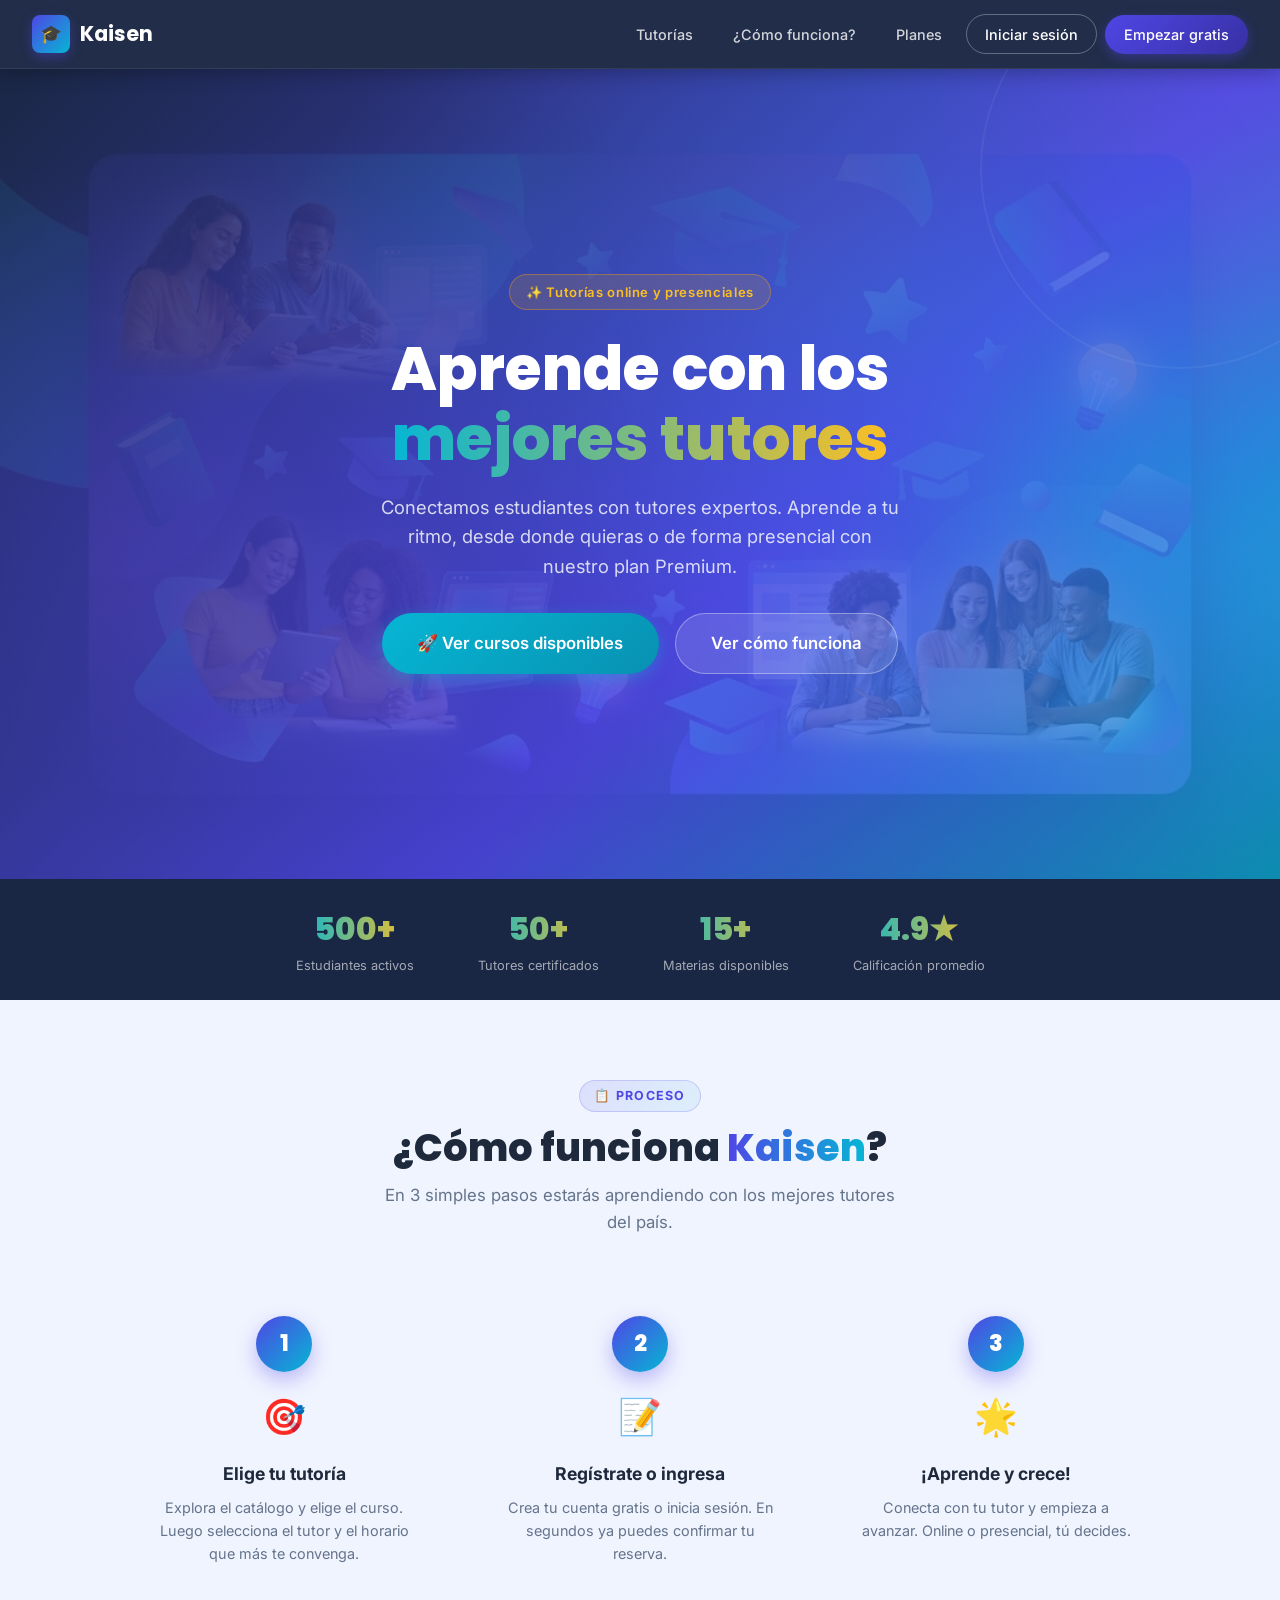
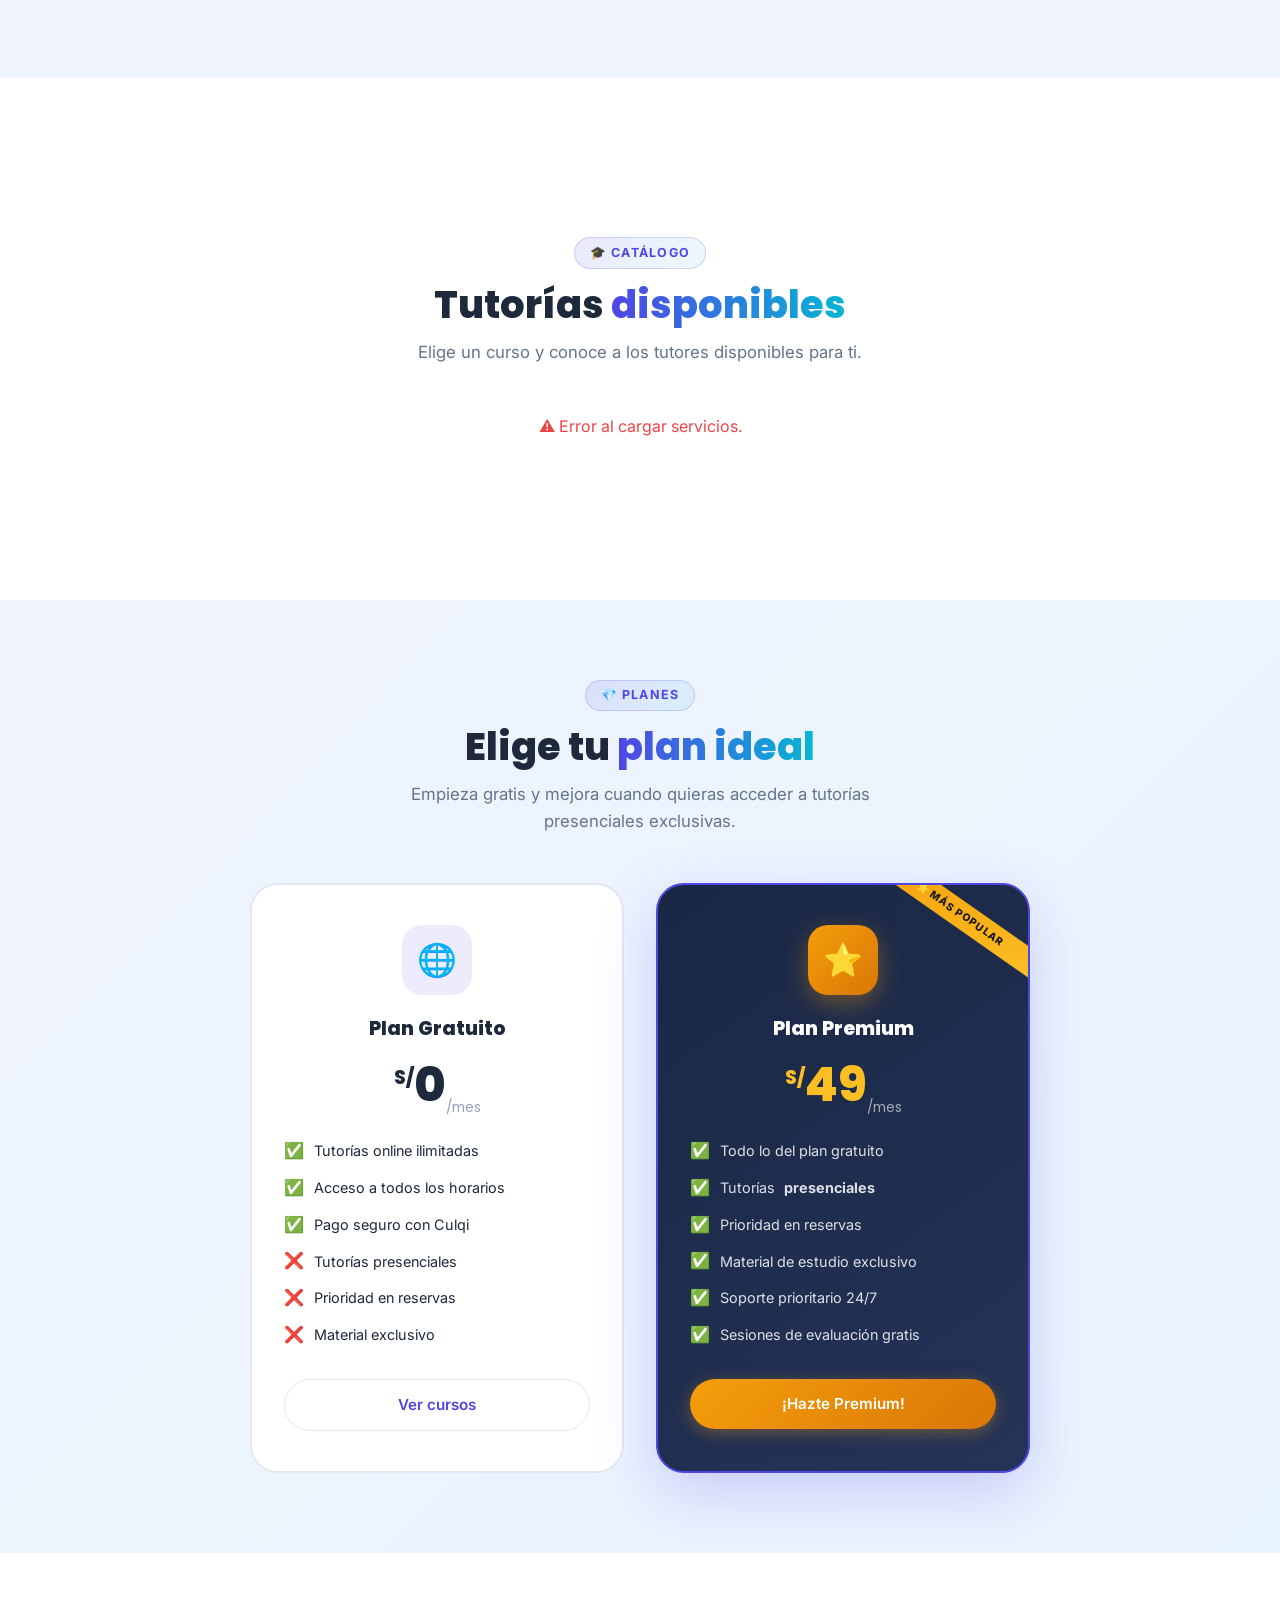
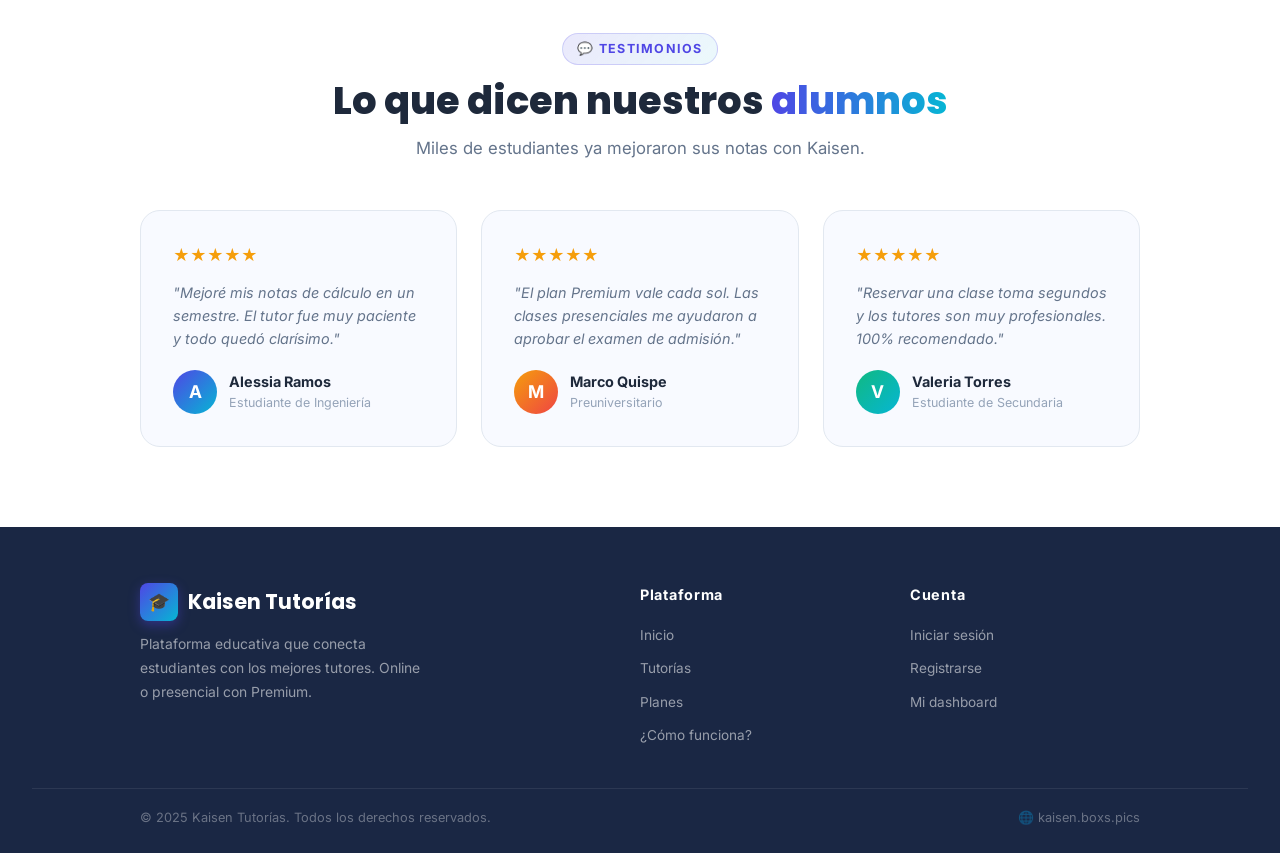
==== commit b87cd217: "arreglos y mejoras" ====
--- a/frontend/index.html
+++ b/frontend/index.html
@@ -3,9 +3,158 @@
 <head>
   <meta charset="UTF-8">
   <meta name="viewport" content="width=device-width, initial-scale=1.0">
-  <meta name="description" content="Kaisen Tutorías — Aprende con los mejores tutores en línea o de forma presencial. Matemáticas, ciencias, inglés y más. Clases personalizadas a tu ritmo.">
+  <meta name="description" content="Kaisen Tutorías — Aprende con los mejores tutores en línea o de forma presencial. Clases personalizadas a tu ritmo.">
   <title>Kaisen Tutorías — Aprende sin límites</title>
   <link rel="stylesheet" href="assets/css/style.css">
+  <script src="https://checkout.culqi.com/js/v4"></script>
+  <style>
+    /* ── Modal overlay ── */
+    .modal-overlay {
+      display: none;
+      position: fixed; inset: 0;
+      background: rgba(0,0,0,.55);
+      backdrop-filter: blur(5px);
+      z-index: 9000;
+      align-items: center;
+      justify-content: center;
+      padding: 1rem;
+    }
+    .modal-overlay.open { display: flex; }
+
+    .modal-box {
+      background: white;
+      border-radius: var(--radius-xl);
+      width: 100%;
+      max-width: 680px;
+      max-height: 88vh;
+      overflow-y: auto;
+      box-shadow: var(--shadow-xl);
+      animation: fadeInUp .3s ease;
+      position: relative;
+    }
+
+    .modal-header {
+      padding: 1.5rem 2rem 1rem;
+      border-bottom: 1px solid var(--border);
+      display: flex;
+      align-items: center;
+      justify-content: space-between;
+      position: sticky; top: 0;
+      background: white;
+      border-radius: var(--radius-xl) var(--radius-xl) 0 0;
+      z-index: 1;
+    }
+
+    .modal-title {
+      font-family: 'Poppins', sans-serif;
+      font-size: 1.1rem;
+      font-weight: 700;
+      color: var(--text-primary);
+    }
+
+    .modal-close {
+      background: var(--bg);
+      border: none;
+      width: 32px; height: 32px;
+      border-radius: 50%;
+      cursor: pointer;
+      font-size: .9rem;
+      color: var(--text-secondary);
+      display: flex; align-items: center; justify-content: center;
+      box-shadow: none;
+      padding: 0;
+    }
+    .modal-close:hover { background: var(--border); transform: none; box-shadow: none; }
+
+    .modal-body { padding: 1.5rem 2rem 2rem; }
+
+    /* ── Tutor cards ── */
+    .tutor-card {
+      display: flex;
+      gap: 1.2rem;
+      padding: 1.2rem;
+      border: 2px solid var(--border);
+      border-radius: var(--radius-lg);
+      margin-bottom: 1rem;
+      cursor: pointer;
+      transition: var(--transition);
+    }
+    .tutor-card:hover { border-color: var(--primary); box-shadow: var(--shadow); }
+    .tutor-card.selected { border-color: var(--primary); background: rgba(79,70,229,.04); }
+
+    .tutor-foto {
+      width: 80px; height: 80px;
+      border-radius: 50%;
+      object-fit: cover;
+      flex-shrink: 0;
+      border: 3px solid var(--border);
+    }
+
+    .tutor-foto-placeholder {
+      width: 80px; height: 80px;
+      border-radius: 50%;
+      background: linear-gradient(135deg, var(--primary), var(--secondary));
+      display: flex; align-items: center; justify-content: center;
+      font-size: 1.8rem; font-weight: 700; color: white;
+      flex-shrink: 0;
+    }
+
+    .tutor-info h4 { font-size: 1rem; font-weight: 700; margin-bottom: .2rem; }
+    .tutor-info .tutor-estudios {
+      font-size: .78rem; color: var(--secondary-dark); font-weight: 600;
+      margin-bottom: .3rem;
+    }
+    .tutor-info p { font-size: .85rem; color: var(--text-secondary); line-height: 1.5; }
+
+    .tutor-req {
+      margin-top: .4rem;
+      font-size: .78rem;
+      background: rgba(245,158,11,.1);
+      color: #92400e;
+      border: 1px solid rgba(245,158,11,.25);
+      border-radius: var(--radius-sm);
+      padding: .25rem .6rem;
+      display: inline-block;
+    }
+
+    /* Horarios en modal */
+    .horario-modal-item {
+      display: flex;
+      align-items: center;
+      justify-content: space-between;
+      padding: .7rem 1rem;
+      background: var(--surface);
+      border-radius: var(--radius);
+      border: 1px solid var(--border);
+      margin-bottom: .5rem;
+      transition: var(--transition);
+    }
+    .horario-modal-item:hover { border-color: var(--primary); }
+    .horario-modal-item span  { font-size: .9rem; color: var(--text-secondary); }
+
+    /* Steps en modal */
+    .modal-steps {
+      display: flex;
+      gap: .5rem;
+      margin-bottom: 1.2rem;
+      font-size: .8rem;
+      color: var(--text-muted);
+    }
+    .modal-step { display: flex; align-items: center; gap: .3rem; }
+    .modal-step.active { color: var(--primary); font-weight: 700; }
+    .modal-step-sep { color: var(--border); }
+
+    /* Auth modal */
+    .auth-tabs { display: flex; gap: 0; margin-bottom: 1.5rem; border-bottom: 2px solid var(--border); }
+    .auth-tab {
+      flex: 1; padding: .7rem; text-align: center;
+      font-weight: 600; font-size: .9rem;
+      cursor: pointer; color: var(--text-muted);
+      border-bottom: 2px solid transparent; margin-bottom: -2px;
+      transition: var(--transition);
+    }
+    .auth-tab.active { color: var(--primary); border-bottom-color: var(--primary); }
+  </style>
 </head>
 <body>
 
@@ -16,7 +165,7 @@
     Kaisen
   </a>
   <nav>
-    <a href="#servicios" id="linkServicios">Tutorías</a>
+    <a href="#servicios">Tutorías</a>
     <a href="#como-funciona">¿Cómo funciona?</a>
     <a href="#planes">Planes</a>
     <a href="dashboard.html" id="linkDashboard" style="display:none">Mis citas</a>
@@ -33,7 +182,8 @@
     <h1>Aprende con los<br><span>mejores tutores</span></h1>
     <p>Conectamos estudiantes con tutores expertos. Aprende a tu ritmo, desde donde quieras o de forma presencial con nuestro plan Premium.</p>
     <div class="hero-actions">
-      <a href="registro.html" class="btn btn-secondary btn-lg">🚀 Comenzar gratis</a>
+      <!-- "Comenzar gratis" ahora hace scroll a la sección de cursos -->
+      <a href="#servicios" class="btn btn-secondary btn-lg" id="btnComenzar">🚀 Ver cursos disponibles</a>
       <a href="#como-funciona" class="btn btn-outline-white btn-lg">Ver cómo funciona</a>
     </div>
   </div>
@@ -41,22 +191,10 @@
 
 <!-- ══════════ STATS ══════════ -->
 <div class="stats-bar">
-  <div class="stat-item">
-    <div class="stat-number">500+</div>
-    <div class="stat-label">Estudiantes activos</div>
-  </div>
-  <div class="stat-item">
-    <div class="stat-number">50+</div>
-    <div class="stat-label">Tutores certificados</div>
-  </div>
-  <div class="stat-item">
-    <div class="stat-number">15+</div>
-    <div class="stat-label">Materias disponibles</div>
-  </div>
-  <div class="stat-item">
-    <div class="stat-number">4.9★</div>
-    <div class="stat-label">Calificación promedio</div>
-  </div>
+  <div class="stat-item"><div class="stat-number">500+</div><div class="stat-label">Estudiantes activos</div></div>
+  <div class="stat-item"><div class="stat-number">50+</div><div class="stat-label">Tutores certificados</div></div>
+  <div class="stat-item"><div class="stat-number">15+</div><div class="stat-label">Materias disponibles</div></div>
+  <div class="stat-item"><div class="stat-number">4.9★</div><div class="stat-label">Calificación promedio</div></div>
 </div>
 
 <!-- ══════════ CÓMO FUNCIONA ══════════ -->
@@ -69,15 +207,15 @@
   <div class="steps-grid">
     <div class="step-card">
       <div class="step-number">1</div>
-      <div class="step-icon">📝</div>
-      <h3>Crea tu cuenta</h3>
-      <p>Regístrate gratis en segundos. No necesitas tarjeta de crédito para empezar.</p>
+      <div class="step-icon">🎯</div>
+      <h3>Elige tu tutoría</h3>
+      <p>Explora el catálogo y elige el curso. Luego selecciona el tutor y el horario que más te convenga.</p>
     </div>
     <div class="step-card">
       <div class="step-number">2</div>
-      <div class="step-icon">🎯</div>
-      <h3>Elige tu tutoría</h3>
-      <p>Explora nuestro catálogo de cursos y selecciona el horario que mejor te acomode.</p>
+      <div class="step-icon">📝</div>
+      <h3>Regístrate o ingresa</h3>
+      <p>Crea tu cuenta gratis o inicia sesión. En segundos ya puedes confirmar tu reserva.</p>
     </div>
     <div class="step-card">
       <div class="step-number">3</div>
@@ -89,33 +227,17 @@
 </section>
 
 <!-- ══════════ SERVICIOS ══════════ -->
-<section style="background: white; padding: 5rem 0;">
-  <div class="section" id="servicios" style="margin: 0 auto;">
+<section style="background:white;padding:5rem 0;" id="servicios">
+  <div class="section" style="margin:0 auto;">
     <div class="section-header">
       <div class="section-tag">🎓 Catálogo</div>
       <h2 class="section-title">Tutorías <span>disponibles</span></h2>
-      <p class="section-subtitle">Todos nuestros cursos están diseñados por expertos para garantizar tu aprendizaje.</p>
+      <p class="section-subtitle">Elige un curso y conoce a los tutores disponibles para ti.</p>
     </div>
     <div id="listaServicios" class="cards-grid">
-      <!-- Skeleton cargando -->
-      <div class="card" style="padding:1.5rem">
-        <div class="loading-skeleton" style="height:180px;border-radius:var(--radius-lg);margin-bottom:1rem"></div>
-        <div class="loading-skeleton" style="width:60%;margin-bottom:.5rem"></div>
-        <div class="loading-skeleton" style="width:90%;margin-bottom:.5rem"></div>
-        <div class="loading-skeleton" style="width:40%"></div>
-      </div>
-      <div class="card" style="padding:1.5rem">
-        <div class="loading-skeleton" style="height:180px;border-radius:var(--radius-lg);margin-bottom:1rem"></div>
-        <div class="loading-skeleton" style="width:70%;margin-bottom:.5rem"></div>
-        <div class="loading-skeleton" style="width:85%;margin-bottom:.5rem"></div>
-        <div class="loading-skeleton" style="width:45%"></div>
-      </div>
-      <div class="card" style="padding:1.5rem">
-        <div class="loading-skeleton" style="height:180px;border-radius:var(--radius-lg);margin-bottom:1rem"></div>
-        <div class="loading-skeleton" style="width:55%;margin-bottom:.5rem"></div>
-        <div class="loading-skeleton" style="width:80%;margin-bottom:.5rem"></div>
-        <div class="loading-skeleton" style="width:50%"></div>
-      </div>
+      <div class="card" style="padding:1.5rem"><div class="loading-skeleton" style="height:180px;border-radius:var(--radius-lg);margin-bottom:1rem"></div><div class="loading-skeleton" style="width:60%;margin-bottom:.5rem"></div><div class="loading-skeleton" style="width:90%"></div></div>
+      <div class="card" style="padding:1.5rem"><div class="loading-skeleton" style="height:180px;border-radius:var(--radius-lg);margin-bottom:1rem"></div><div class="loading-skeleton" style="width:70%;margin-bottom:.5rem"></div><div class="loading-skeleton" style="width:85%"></div></div>
+      <div class="card" style="padding:1.5rem"><div class="loading-skeleton" style="height:180px;border-radius:var(--radius-lg);margin-bottom:1rem"></div><div class="loading-skeleton" style="width:55%;margin-bottom:.5rem"></div><div class="loading-skeleton" style="width:80%"></div></div>
     </div>
     <div id="mensajeServicios"></div>
   </div>
@@ -129,7 +251,6 @@
     <p class="section-subtitle">Empieza gratis y mejora cuando quieras acceder a tutorías presenciales exclusivas.</p>
   </div>
   <div class="plans-grid">
-    <!-- Plan Gratis -->
     <div class="plan-card">
       <div class="plan-icon plan-icon-free">🌐</div>
       <div class="plan-name">Plan Gratuito</div>
@@ -137,14 +258,13 @@
       <ul class="plan-features">
         <li><span class="check">✅</span> Tutorías online ilimitadas</li>
         <li><span class="check">✅</span> Acceso a todos los horarios</li>
-        <li><span class="check">✅</span> Confirmación por pago seguro</li>
+        <li><span class="check">✅</span> Pago seguro con Culqi</li>
         <li><span class="cross">❌</span> Tutorías presenciales</li>
         <li><span class="cross">❌</span> Prioridad en reservas</li>
-        <li><span class="cross">❌</span> Material de estudio exclusivo</li>
+        <li><span class="cross">❌</span> Material exclusivo</li>
       </ul>
-      <a href="registro.html" class="btn btn-ghost" style="width:100%;justify-content:center">Comenzar gratis</a>
-    </div>
-    <!-- Plan Premium -->
+      <a href="#servicios" class="btn btn-ghost" style="width:100%;justify-content:center">Ver cursos</a>
+    </div>
     <div class="plan-card featured">
       <div class="plan-icon plan-icon-prem">⭐</div>
       <div class="plan-name" style="color:white">Plan Premium</div>
@@ -157,7 +277,7 @@
         <li><span class="check">✅</span> Soporte prioritario 24/7</li>
         <li><span class="check">✅</span> Sesiones de evaluación gratis</li>
       </ul>
-      <a href="registro.html" class="btn btn-accent" style="width:100%;justify-content:center">¡Hazte Premium!</a>
+      <a href="#" onclick="abrirModalAuth('premium'); return false;" class="btn btn-accent" style="width:100%;justify-content:center">¡Hazte Premium!</a>
     </div>
   </div>
 </section>
@@ -172,35 +292,26 @@
   <div class="testimonials-grid" style="margin-top:2rem">
     <div class="testimonial-card">
       <div class="testimonial-stars">★★★★★</div>
-      <p class="testimonial-text">"Mejoré mis notas de cálculo en un semestre gracias a las tutorías de Kaisen. El tutor fue muy paciente y explicó todo de forma clara."</p>
+      <p class="testimonial-text">"Mejoré mis notas de cálculo en un semestre. El tutor fue muy paciente y todo quedó clarísimo."</p>
       <div class="testimonial-author">
         <div class="testimonial-avatar" style="background:linear-gradient(135deg,#4f46e5,#06b6d4)">A</div>
-        <div>
-          <div class="testimonial-name">Alessia Ramos</div>
-          <div class="testimonial-role">Estudiante de Ingeniería</div>
-        </div>
+        <div><div class="testimonial-name">Alessia Ramos</div><div class="testimonial-role">Estudiante de Ingeniería</div></div>
       </div>
     </div>
     <div class="testimonial-card">
       <div class="testimonial-stars">★★★★★</div>
-      <p class="testimonial-text">"El plan Premium vale cada sol. Tengo clases presenciales y el material exclusivo me ayudó a aprobar el examen de admisión."</p>
+      <p class="testimonial-text">"El plan Premium vale cada sol. Las clases presenciales me ayudaron a aprobar el examen de admisión."</p>
       <div class="testimonial-author">
         <div class="testimonial-avatar" style="background:linear-gradient(135deg,#f59e0b,#ef4444)">M</div>
-        <div>
-          <div class="testimonial-name">Marco Quispe</div>
-          <div class="testimonial-role">Preuniversitario</div>
-        </div>
+        <div><div class="testimonial-name">Marco Quispe</div><div class="testimonial-role">Preuniversitario</div></div>
       </div>
     </div>
     <div class="testimonial-card">
       <div class="testimonial-stars">★★★★★</div>
-      <p class="testimonial-text">"Superó mis expectativas. Reservar una clase toma segundos y los tutores son muy profesionales. 100% recomendado."</p>
+      <p class="testimonial-text">"Reservar una clase toma segundos y los tutores son muy profesionales. 100% recomendado."</p>
       <div class="testimonial-author">
         <div class="testimonial-avatar" style="background:linear-gradient(135deg,#10b981,#06b6d4)">V</div>
-        <div>
-          <div class="testimonial-name">Valeria Torres</div>
-          <div class="testimonial-role">Estudiante de Secundaria</div>
-        </div>
+        <div><div class="testimonial-name">Valeria Torres</div><div class="testimonial-role">Estudiante de Secundaria</div></div>
       </div>
     </div>
   </div>
@@ -210,11 +321,8 @@
 <footer>
   <div class="footer-grid">
     <div class="footer-brand">
-      <div class="logo" style="margin-bottom:.8rem">
-        <div class="logo-icon">🎓</div>
-        Kaisen Tutorías
-      </div>
-      <p>Plataforma educativa que conecta estudiantes con los mejores tutores. Aprende online o presencialmente con nuestro plan Premium.</p>
+      <div class="logo" style="margin-bottom:.8rem"><div class="logo-icon">🎓</div>Kaisen Tutorías</div>
+      <p>Plataforma educativa que conecta estudiantes con los mejores tutores. Online o presencial con Premium.</p>
     </div>
     <div class="footer-col">
       <h4>Plataforma</h4>
@@ -241,11 +349,121 @@
   </div>
 </footer>
 
+<!-- ══════════ MODAL: TUTORES Y RESERVA ══════════ -->
+<div class="modal-overlay" id="modalTutores">
+  <div class="modal-box">
+    <div class="modal-header">
+      <div class="modal-title" id="modalTutoresTitle">Tutores disponibles</div>
+      <button class="modal-close" onclick="cerrarModal('modalTutores')">✕</button>
+    </div>
+    <div class="modal-body">
+      <div class="modal-steps">
+        <div class="modal-step active" id="stepTutor">1. Elige tutor</div>
+        <div class="modal-step-sep">›</div>
+        <div class="modal-step" id="stepHorario">2. Elige horario</div>
+      </div>
+
+      <!-- Paso 1: lista de tutores -->
+      <div id="panelTutores">
+        <div id="listaTutores"></div>
+        <div id="msgTutores"></div>
+      </div>
+
+      <!-- Paso 2: horarios del tutor elegido -->
+      <div id="panelHorarios" style="display:none">
+        <button onclick="volverATutores()" class="btn btn-ghost btn-sm" style="margin-bottom:1rem;border-radius:var(--radius-sm)">
+          ← Volver a tutores
+        </button>
+        <div id="infoTutorElegido" style="margin-bottom:1rem"></div>
+        <div id="listaHorariosModal"></div>
+        <div id="msgHorarios"></div>
+      </div>
+    </div>
+  </div>
+</div>
+
+<!-- ══════════ MODAL: LOGIN / REGISTRO INLINE ══════════ -->
+<div class="modal-overlay" id="modalAuth">
+  <div class="modal-box" style="max-width:460px">
+    <div class="modal-header">
+      <div class="modal-title">Accede a Kaisen</div>
+      <button class="modal-close" onclick="cerrarModal('modalAuth')">✕</button>
+    </div>
+    <div class="modal-body">
+      <div class="auth-tabs">
+        <div class="auth-tab active" id="tabLogin" onclick="switchAuthTab('login')">Iniciar sesión</div>
+        <div class="auth-tab"        id="tabReg"   onclick="switchAuthTab('registro')">Crear cuenta</div>
+      </div>
+
+      <div id="msgAuth"></div>
+
+      <!-- Form Login -->
+      <div id="formLoginWrap">
+        <div class="form-group">
+          <label class="form-label">Usuario</label>
+          <div class="input-icon-wrap"><span class="input-icon">👤</span>
+            <input type="text" id="authUsername" class="form-control" placeholder="Tu usuario">
+          </div>
+        </div>
+        <div class="form-group">
+          <label class="form-label">Contraseña</label>
+          <div class="input-icon-wrap"><span class="input-icon">🔒</span>
+            <input type="password" id="authPassword" class="form-control" placeholder="Tu contraseña">
+          </div>
+        </div>
+        <button onclick="submitLogin()" id="btnAuthLogin" class="btn btn-primary" style="width:100%;justify-content:center;border-radius:var(--radius)">
+          Entrar
+        </button>
+      </div>
+
+      <!-- Form Registro -->
+      <div id="formRegWrap" style="display:none">
+        <div class="form-group">
+          <label class="form-label">Usuario</label>
+          <div class="input-icon-wrap"><span class="input-icon">👤</span>
+            <input type="text" id="regUsername" class="form-control" placeholder="Nombre de usuario">
+          </div>
+        </div>
+        <div class="form-group">
+          <label class="form-label">Email</label>
+          <div class="input-icon-wrap"><span class="input-icon">📧</span>
+            <input type="email" id="regEmail" class="form-control" placeholder="correo@ejemplo.com">
+          </div>
+        </div>
+        <div class="form-group">
+          <label class="form-label">Contraseña</label>
+          <div class="input-icon-wrap"><span class="input-icon">🔒</span>
+            <input type="password" id="regPassword" class="form-control" placeholder="Mínimo 8 caracteres">
+          </div>
+        </div>
+        <button onclick="submitRegistro()" id="btnAuthReg" class="btn btn-primary" style="width:100%;justify-content:center;border-radius:var(--radius)">
+          Crear cuenta gratis
+        </button>
+      </div>
+    </div>
+  </div>
+</div>
+
 <!-- ══════════ SCRIPTS ══════════ -->
 <script src="assets/js/config.js"></script>
 <script src="assets/js/auth.js"></script>
 <script>
-  // Mostrar/ocultar links según sesión
+  // ── Imágenes de ejemplo para tutores ──
+  const TUTOR_IMGS = [
+    'assets/images/tutor_maria.png',
+    'assets/images/tutor_carlos.png',
+    'assets/images/tutor_ana.png',
+  ];
+  const serviceImages = [
+    'assets/images/tutoring_online.png',
+    'assets/images/tutoring_presencial.png',
+  ];
+
+  let servicioSeleccionado = null;  // id del servicio al hacer click en Reservar
+  let tutorSeleccionado    = null;
+  let accionPendiente      = null;  // 'reservar' | 'premium'
+
+  // ── Estado de sesión en navbar ──
   if (estaLogueado()) {
     document.getElementById('linkDashboard').style.display = 'inline';
     document.getElementById('linkLogin').style.display = 'none';
@@ -254,30 +472,35 @@
   }
   document.getElementById('linkLogout').addEventListener('click', logout);
 
-  // Imágenes de servicio alternadas
-  const serviceImages = [
-    'assets/images/tutoring_online.png',
-    'assets/images/tutoring_presencial.png',
-  ];
-
+  // ── Scroll suave para anclas ──
+  document.querySelectorAll('a[href^="#"]').forEach(a => {
+    a.addEventListener('click', e => {
+      const t = document.querySelector(a.getAttribute('href'));
+      if (t) { e.preventDefault(); t.scrollIntoView({ behavior: 'smooth' }); }
+    });
+  });
+
+  // ── Cargar servicios ──
   async function cargarServicios() {
     const cont = document.getElementById('listaServicios');
     const msg  = document.getElementById('mensajeServicios');
     try {
-      const resp = await fetch(`${API_BASE}/servicios/`);
+      const resp     = await fetch(`${API_BASE}/servicios/`);
       const servicios = await resp.json();
-
-      if (servicios.length === 0) {
+      if (!servicios.length) {
         cont.innerHTML = '';
-        msg.innerHTML = '<p style="text-align:center;color:var(--text-secondary);padding:2rem">No hay tutorías disponibles por ahora.</p>';
+        msg.innerHTML  = '<p style="text-align:center;color:var(--text-secondary);padding:2rem">No hay tutorías disponibles por ahora.</p>';
         return;
       }
-
       cont.innerHTML = servicios.map((s, i) => {
         const img   = serviceImages[i % serviceImages.length];
         const badge = s.presencial
           ? '<span class="card-badge badge-premium">🌟 Presencial · Premium</span>'
           : '<span class="card-badge badge-online">🌐 Online</span>';
+        const nTutores = s.tutores?.length || 0;
+        const tutoresLabel = nTutores > 0
+          ? `<span style="font-size:.78rem;color:var(--text-muted)">👨‍🏫 ${nTutores} tutor${nTutores > 1 ? 'es' : ''}</span>`
+          : '';
         return `
           <div class="card animate-fade-up" style="animation-delay:${i * 0.08}s">
             <img class="card-img" src="${img}" alt="${s.nombre}" loading="lazy">
@@ -286,35 +509,255 @@
               <div class="card-title">${s.nombre}</div>
               <div class="card-desc">${s.descripcion || 'Tutoría personalizada con los mejores tutores certificados.'}</div>
               <div class="card-meta">
-                <span class="card-duration">⏱ ${s.duracion_minutos} min</span>
+                <span class="card-duration">⏱ ${s.duracion_minutos} min &nbsp;${tutoresLabel}</span>
                 <span class="card-price">S/ ${parseFloat(s.precio).toFixed(2)}</span>
               </div>
-              <button onclick="reservar(${s.id})" style="width:100%;margin-top:1rem;border-radius:var(--radius)">
-                Reservar tutoría
+              <button onclick="iniciarReserva(${s.id}, '${s.nombre}', ${s.presencial})"
+                      style="width:100%;margin-top:1rem;border-radius:var(--radius)">
+                Ver tutores y reservar
               </button>
             </div>
-          </div>
-        `;
+          </div>`;
       }).join('');
-    } catch (e) {
+    } catch {
       cont.innerHTML = '';
-      msg.innerHTML = '<p style="text-align:center;color:var(--danger)">⚠️ Error al cargar servicios. Verifica tu conexión.</p>';
-    }
-  }
-
-  function reservar(servicioId) {
+      msg.innerHTML  = '<p style="text-align:center;color:var(--danger)">⚠️ Error al cargar servicios.</p>';
+    }
+  }
+
+  // ── Flujo de reserva ──
+  async function iniciarReserva(servicioId, nombre, esPresencial) {
+    servicioSeleccionado = servicioId;
+    accionPendiente = 'reservar';
+
+    // Si no está logueado → abrir modal de auth
     if (!estaLogueado()) {
-      window.location.href = 'login.html';
+      abrirModalAuth('reservar');
       return;
     }
-    window.location.href = `dashboard.html?reservar=${servicioId}`;
-  }
-
-  // Scroll suave para anclas internas
-  document.querySelectorAll('a[href^="#"]').forEach(a => {
-    a.addEventListener('click', e => {
-      const target = document.querySelector(a.getAttribute('href'));
-      if (target) { e.preventDefault(); target.scrollIntoView({ behavior: 'smooth' }); }
+
+    // Si es presencial y no es premium → advertir
+    if (esPresencial) {
+      try {
+        const r = await fetchAuth(`${API_BASE}/perfil/`);
+        const p = await r.json();
+        if (!p.is_premium) {
+          abrirModalAuth('premium_needed');
+          return;
+        }
+      } catch { /* continuar */ }
+    }
+
+    // Mostrar catálogo de tutores
+    abrirModalTutores(servicioId, nombre);
+  }
+
+  async function abrirModalTutores(servicioId, nombre) {
+    document.getElementById('modalTutoresTitle').textContent = `Tutores — ${nombre}`;
+    document.getElementById('panelTutores').style.display   = 'block';
+    document.getElementById('panelHorarios').style.display  = 'none';
+    document.getElementById('stepTutor').classList.add('active');
+    document.getElementById('stepHorario').classList.remove('active');
+    document.getElementById('listaTutores').innerHTML =
+      '<div class="loading-skeleton" style="height:100px;border-radius:var(--radius-lg);margin-bottom:.8rem"></div>' +
+      '<div class="loading-skeleton" style="height:100px;border-radius:var(--radius-lg)"></div>';
+    document.getElementById('modalTutores').classList.add('open');
+
+    try {
+      const resp   = await fetch(`${API_BASE}/tutores/?servicio=${servicioId}`);
+      const tutores = await resp.json();
+      if (!tutores.length) {
+        document.getElementById('listaTutores').innerHTML =
+          '<div class="alert alert-info"><span class="alert-icon">📭</span> No hay tutores registrados para este curso aún.</div>';
+        return;
+      }
+      document.getElementById('listaTutores').innerHTML = tutores.map((t, i) => {
+        const fotoSrc = t.foto_src || TUTOR_IMGS[i % TUTOR_IMGS.length];
+        const fotoHtml = fotoSrc
+          ? `<img src="${fotoSrc}" class="tutor-foto" alt="${t.nombre}" onerror="this.style.display='none';this.nextElementSibling.style.display='flex'">`
+            + `<div class="tutor-foto-placeholder" style="display:none">${t.nombre[0]}</div>`
+          : `<div class="tutor-foto-placeholder">${t.nombre[0]}</div>`;
+        const reqHtml = t.requisitos
+          ? `<span class="tutor-req">📋 Requisito: ${t.requisitos}</span>` : '';
+        return `
+          <div class="tutor-card" onclick="elegirTutor(${t.id}, '${t.nombre.replace(/'/g, "\\'")}', '${fotoSrc}')">
+            ${fotoHtml}
+            <div class="tutor-info">
+              <h4>${t.nombre}</h4>
+              <div class="tutor-estudios">🎓 ${t.estudios}</div>
+              <p>${t.descripcion}</p>
+              ${reqHtml}
+            </div>
+          </div>`;
+      }).join('');
+    } catch {
+      document.getElementById('listaTutores').innerHTML =
+        '<div class="alert alert-error"><span class="alert-icon">❌</span> Error al cargar tutores.</div>';
+    }
+  }
+
+  async function elegirTutor(tutorId, nombre, foto) {
+    tutorSeleccionado = tutorId;
+    document.getElementById('panelTutores').style.display  = 'none';
+    document.getElementById('panelHorarios').style.display = 'block';
+    document.getElementById('stepTutor').classList.remove('active');
+    document.getElementById('stepHorario').classList.add('active');
+
+    const fotoHtml = foto
+      ? `<img src="${foto}" style="width:48px;height:48px;border-radius:50%;object-fit:cover;border:2px solid var(--border);vertical-align:middle;margin-right:.6rem" alt="${nombre}">`
+      : `<div style="width:48px;height:48px;border-radius:50%;background:linear-gradient(135deg,var(--primary),var(--secondary));display:inline-flex;align-items:center;justify-content:center;color:white;font-weight:700;vertical-align:middle;margin-right:.6rem">${nombre[0]}</div>`;
+
+    document.getElementById('infoTutorElegido').innerHTML = `
+      <div style="display:flex;align-items:center;padding:.8rem 1rem;background:rgba(79,70,229,.06);border-radius:var(--radius);border:1px solid rgba(79,70,229,.15)">
+        ${fotoHtml}
+        <div>
+          <div style="font-weight:700;font-size:.95rem">${nombre}</div>
+          <div style="font-size:.78rem;color:var(--text-muted)">Horarios disponibles</div>
+        </div>
+      </div>`;
+
+    document.getElementById('listaHorariosModal').innerHTML =
+      '<div class="loading-skeleton" style="height:52px;border-radius:var(--radius);margin-bottom:.5rem"></div>' +
+      '<div class="loading-skeleton" style="height:52px;border-radius:var(--radius)"></div>';
+
+    try {
+      const resp     = await fetch(`${API_BASE}/disponibilidades/?servicio=${servicioSeleccionado}&tutor=${tutorId}`);
+      const horarios = await resp.json();
+      if (!horarios.length) {
+        document.getElementById('listaHorariosModal').innerHTML =
+          '<div class="alert alert-info"><span class="alert-icon">📭</span> No hay horarios disponibles para este tutor.</div>';
+        return;
+      }
+      document.getElementById('listaHorariosModal').innerHTML = horarios.map(h => `
+        <div class="horario-modal-item">
+          <span>📅 ${formatFecha(h.fecha)} &nbsp;·&nbsp; 🕐 ${h.hora}</span>
+          <button onclick="confirmarReserva(${h.id})"
+                  class="btn btn-primary btn-sm"
+                  style="border-radius:var(--radius-sm)">
+            Reservar
+          </button>
+        </div>`).join('');
+    } catch {
+      document.getElementById('listaHorariosModal').innerHTML =
+        '<div class="alert alert-error"><span class="alert-icon">❌</span> Error al cargar horarios.</div>';
+    }
+  }
+
+  function volverATutores() {
+    document.getElementById('panelTutores').style.display  = 'block';
+    document.getElementById('panelHorarios').style.display = 'none';
+    document.getElementById('stepTutor').classList.add('active');
+    document.getElementById('stepHorario').classList.remove('active');
+  }
+
+  async function confirmarReserva(disponibilidadId) {
+    const msg = document.getElementById('msgHorarios');
+    msg.innerHTML = '<div class="alert alert-info"><span class="alert-icon">⏳</span> Reservando...</div>';
+    try {
+      const resp = await fetchAuth(`${API_BASE}/citas/`, {
+        method: 'POST',
+        body: JSON.stringify({ servicio: servicioSeleccionado, disponibilidad_id: disponibilidadId }),
+      });
+      if (!resp.ok) {
+        const err = await resp.json();
+        throw new Error(err.non_field_errors?.[0] || err.detail || 'Error al reservar.');
+      }
+      msg.innerHTML = '<div class="alert alert-success"><span class="alert-icon">✅</span> ¡Reservado! Completa el pago en tu dashboard.</div>';
+      setTimeout(() => {
+        cerrarModal('modalTutores');
+        window.location.href = 'dashboard.html';
+      }, 1500);
+    } catch (err) {
+      msg.innerHTML = `<div class="alert alert-error"><span class="alert-icon">❌</span> ${err.message}</div>`;
+    }
+  }
+
+  // ── Modal Auth inline ──
+  function abrirModalAuth(razon) {
+    document.getElementById('msgAuth').innerHTML = '';
+    if (razon === 'premium_needed') {
+      document.getElementById('msgAuth').innerHTML =
+        '<div class="alert alert-warning"><span class="alert-icon">⭐</span> Este curso es presencial y requiere el <strong>Plan Premium</strong>. Inicia sesión con tu cuenta Premium o adquiérelo desde tu dashboard.</div>';
+    } else if (razon === 'reservar') {
+      document.getElementById('msgAuth').innerHTML =
+        '<div class="alert alert-info"><span class="alert-icon">🔑</span> Inicia sesión para reservar tu tutoría.</div>';
+    } else if (razon === 'premium') {
+      document.getElementById('msgAuth').innerHTML =
+        '<div class="alert alert-info"><span class="alert-icon">⭐</span> Accede a tu cuenta para activar el Plan Premium.</div>';
+    }
+    switchAuthTab('login');
+    document.getElementById('modalAuth').classList.add('open');
+  }
+
+  function switchAuthTab(tab) {
+    document.getElementById('tabLogin').classList.toggle('active', tab === 'login');
+    document.getElementById('tabReg').classList.toggle('active',   tab === 'registro');
+    document.getElementById('formLoginWrap').style.display = tab === 'login'    ? 'block' : 'none';
+    document.getElementById('formRegWrap').style.display   = tab === 'registro' ? 'block' : 'none';
+  }
+
+  async function submitLogin() {
+    const username = document.getElementById('authUsername').value.trim();
+    const password = document.getElementById('authPassword').value;
+    const msg      = document.getElementById('msgAuth');
+    const btn      = document.getElementById('btnAuthLogin');
+    btn.disabled = true; btn.textContent = 'Ingresando...';
+    try {
+      await login(username, password);
+      msg.innerHTML = '<div class="alert alert-success"><span class="alert-icon">✅</span> Sesión iniciada. Continuando...</div>';
+      setTimeout(() => {
+        cerrarModal('modalAuth');
+        if (accionPendiente === 'reservar' && servicioSeleccionado) {
+          abrirModalTutores(servicioSeleccionado, '');
+        } else {
+          window.location.href = 'dashboard.html';
+        }
+      }, 800);
+    } catch {
+      msg.innerHTML = '<div class="alert alert-error"><span class="alert-icon">❌</span> Usuario o contraseña incorrectos.</div>';
+      btn.disabled = false; btn.textContent = 'Entrar';
+    }
+  }
+
+  async function submitRegistro() {
+    const username = document.getElementById('regUsername').value.trim();
+    const email    = document.getElementById('regEmail').value.trim();
+    const password = document.getElementById('regPassword').value;
+    const msg      = document.getElementById('msgAuth');
+    const btn      = document.getElementById('btnAuthReg');
+    btn.disabled = true; btn.textContent = 'Creando cuenta...';
+    try {
+      await registrar(username, email, password);
+      await login(username, password);
+      msg.innerHTML = '<div class="alert alert-success"><span class="alert-icon">✅</span> ¡Cuenta creada! Continuando...</div>';
+      setTimeout(() => {
+        cerrarModal('modalAuth');
+        if (accionPendiente === 'reservar' && servicioSeleccionado) {
+          abrirModalTutores(servicioSeleccionado, '');
+        } else {
+          window.location.href = 'dashboard.html';
+        }
+      }, 800);
+    } catch {
+      msg.innerHTML = '<div class="alert alert-error"><span class="alert-icon">❌</span> Error. El usuario o email ya existe.</div>';
+      btn.disabled = false; btn.textContent = 'Crear cuenta gratis';
+    }
+  }
+
+  // ── Helpers ──
+  function cerrarModal(id) { document.getElementById(id).classList.remove('open'); }
+
+  function formatFecha(fechaStr) {
+    if (!fechaStr) return '—';
+    const [y, m, d] = fechaStr.split('-');
+    const meses = ['Ene','Feb','Mar','Abr','May','Jun','Jul','Ago','Sep','Oct','Nov','Dic'];
+    return `${d} ${meses[parseInt(m)-1]} ${y}`;
+  }
+
+  // Cerrar modales al hacer clic fuera
+  ['modalTutores','modalAuth'].forEach(id => {
+    document.getElementById(id).addEventListener('click', function(e) {
+      if (e.target === this) cerrarModal(id);
     });
   });
 
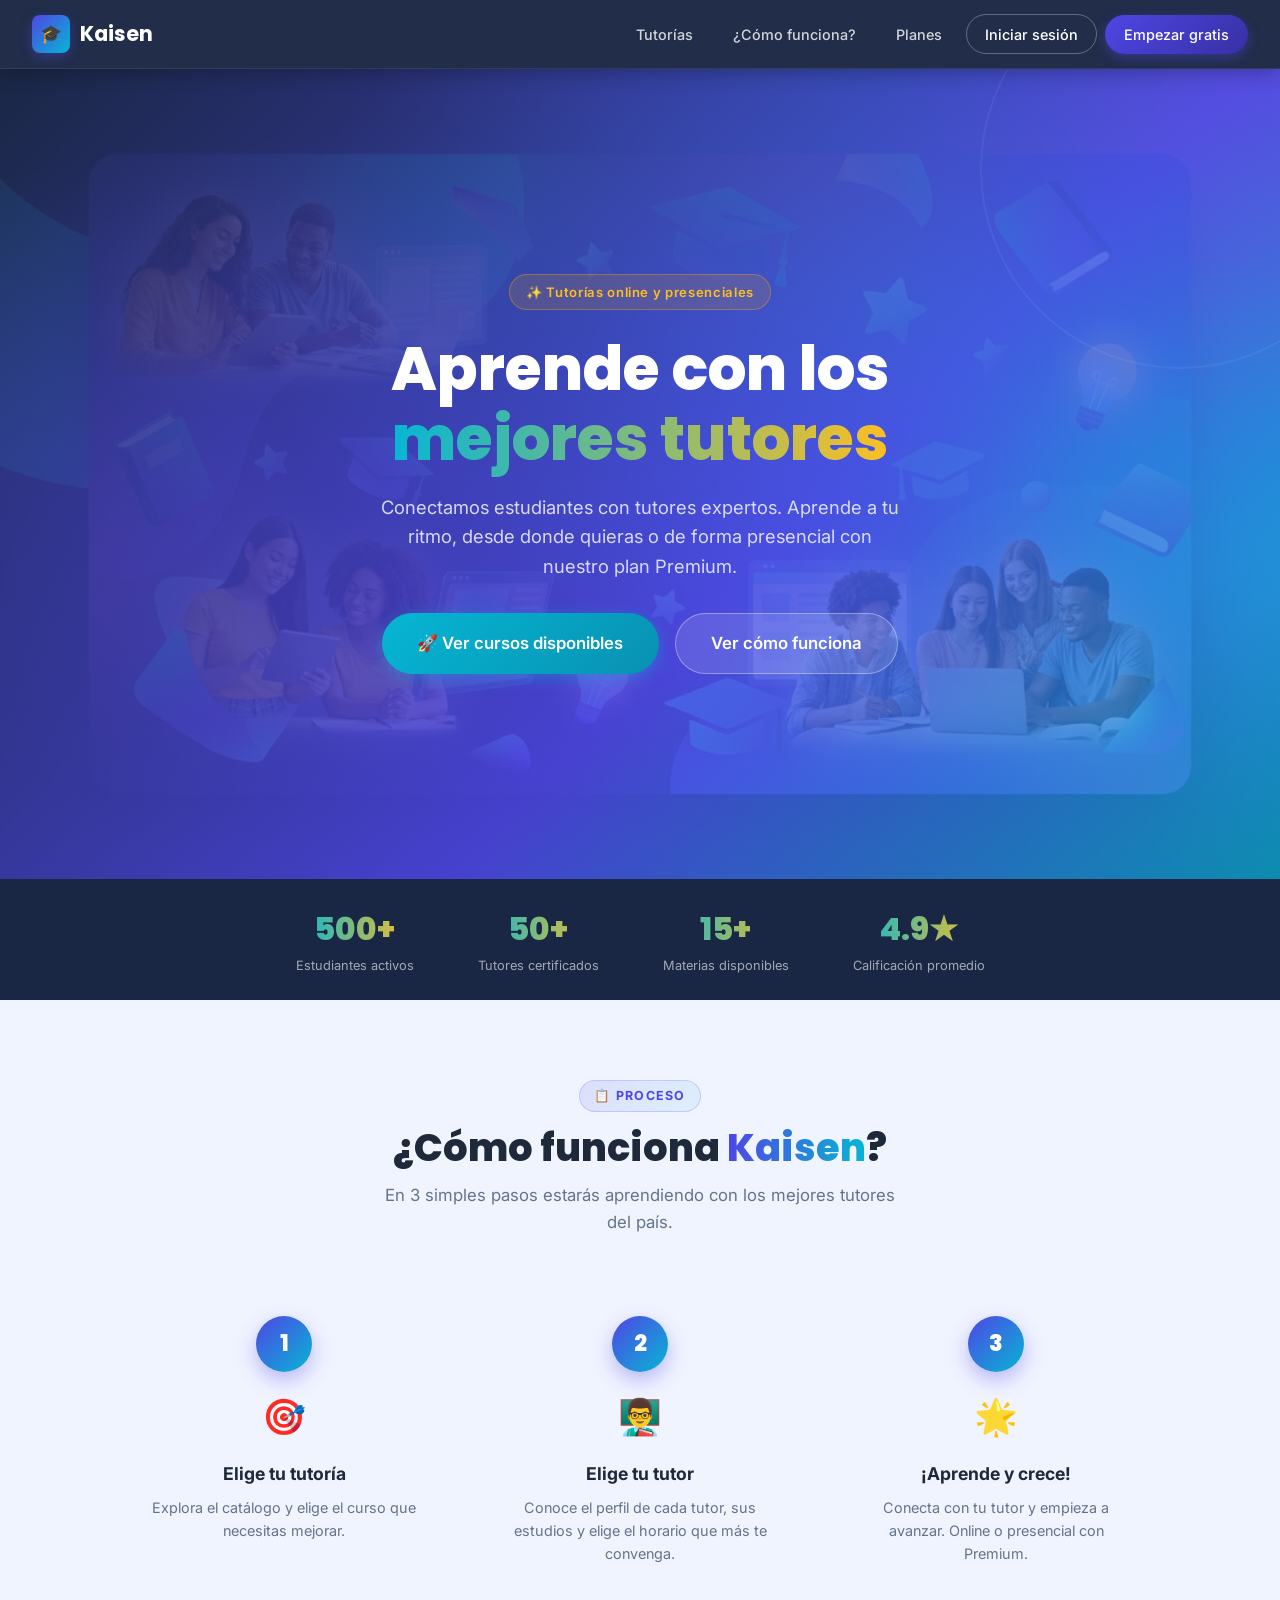
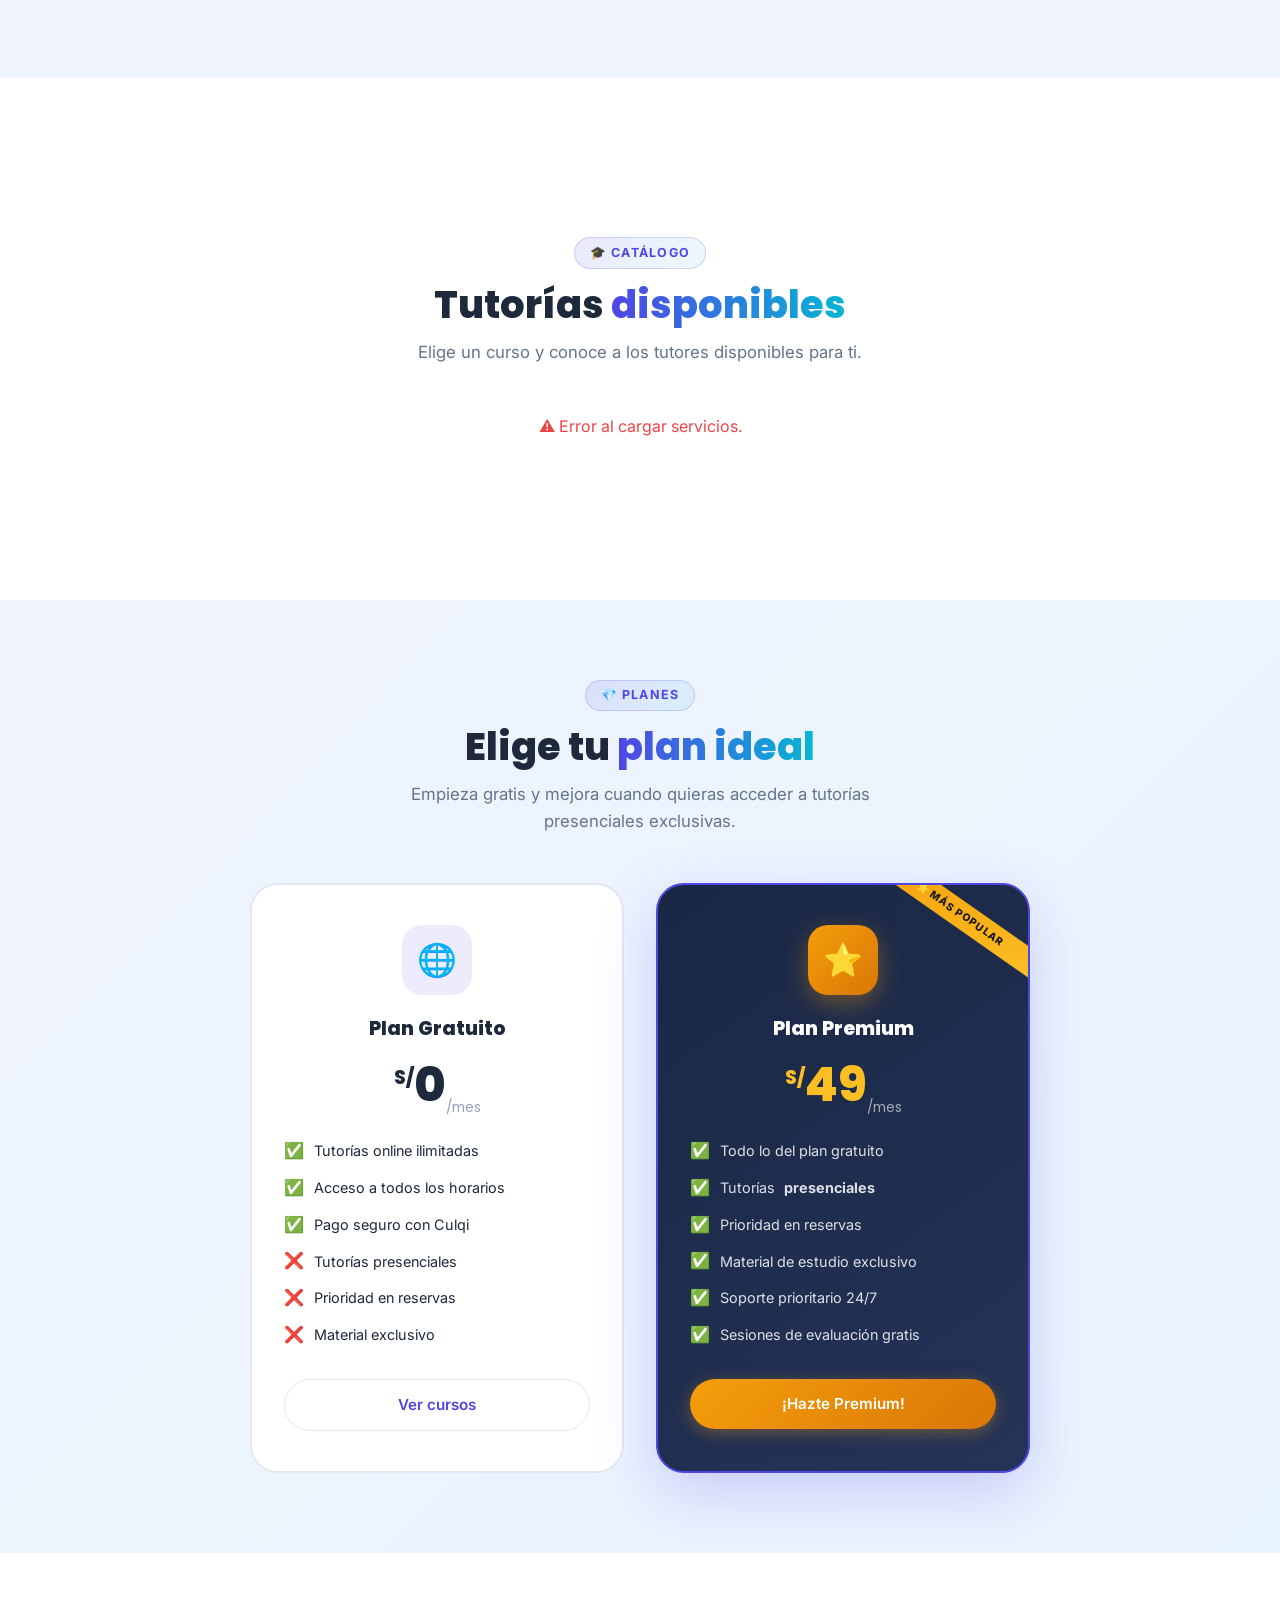
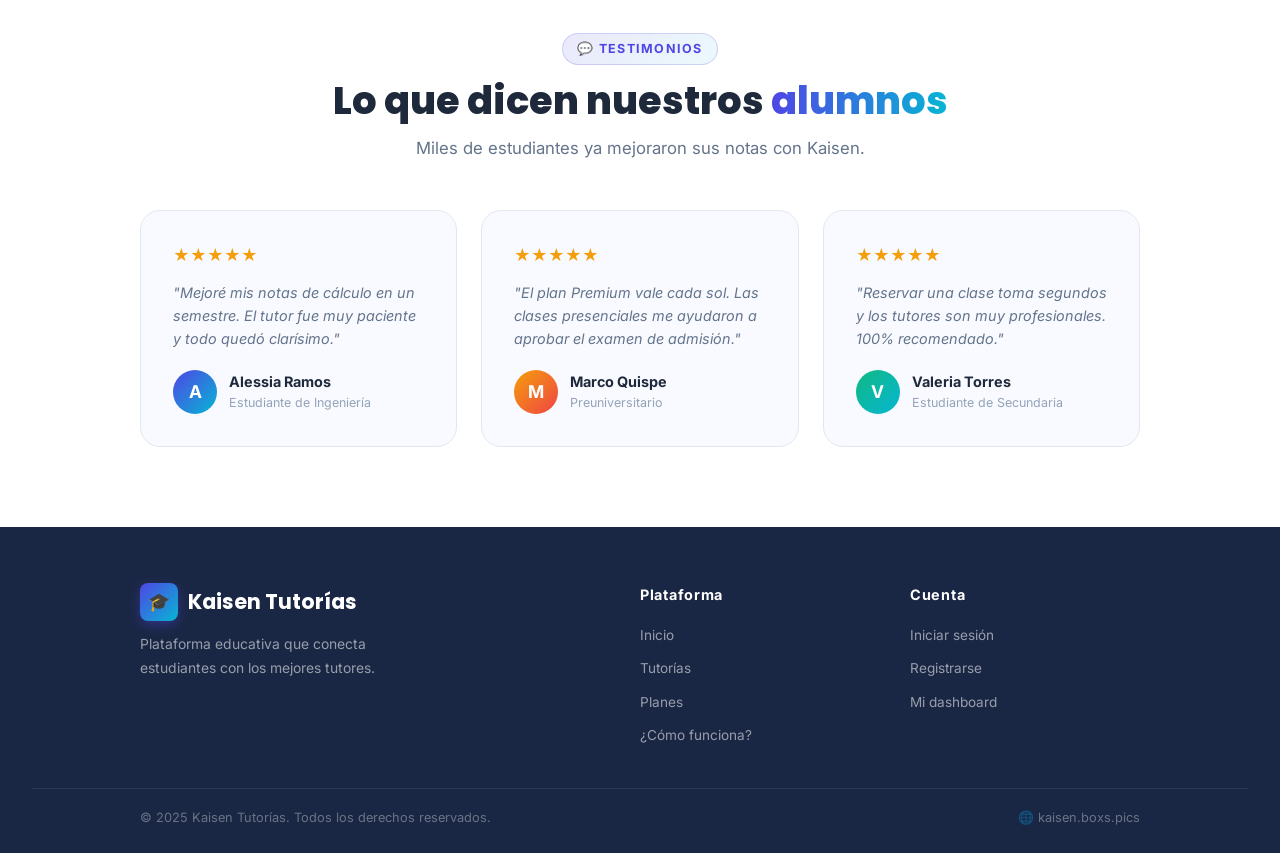
==== commit 297e3f4e: "correcciones" ====
--- a/frontend/index.html
+++ b/frontend/index.html
@@ -6,155 +6,6 @@
   <meta name="description" content="Kaisen Tutorías — Aprende con los mejores tutores en línea o de forma presencial. Clases personalizadas a tu ritmo.">
   <title>Kaisen Tutorías — Aprende sin límites</title>
   <link rel="stylesheet" href="assets/css/style.css">
-  <script src="https://checkout.culqi.com/js/v4"></script>
-  <style>
-    /* ── Modal overlay ── */
-    .modal-overlay {
-      display: none;
-      position: fixed; inset: 0;
-      background: rgba(0,0,0,.55);
-      backdrop-filter: blur(5px);
-      z-index: 9000;
-      align-items: center;
-      justify-content: center;
-      padding: 1rem;
-    }
-    .modal-overlay.open { display: flex; }
-
-    .modal-box {
-      background: white;
-      border-radius: var(--radius-xl);
-      width: 100%;
-      max-width: 680px;
-      max-height: 88vh;
-      overflow-y: auto;
-      box-shadow: var(--shadow-xl);
-      animation: fadeInUp .3s ease;
-      position: relative;
-    }
-
-    .modal-header {
-      padding: 1.5rem 2rem 1rem;
-      border-bottom: 1px solid var(--border);
-      display: flex;
-      align-items: center;
-      justify-content: space-between;
-      position: sticky; top: 0;
-      background: white;
-      border-radius: var(--radius-xl) var(--radius-xl) 0 0;
-      z-index: 1;
-    }
-
-    .modal-title {
-      font-family: 'Poppins', sans-serif;
-      font-size: 1.1rem;
-      font-weight: 700;
-      color: var(--text-primary);
-    }
-
-    .modal-close {
-      background: var(--bg);
-      border: none;
-      width: 32px; height: 32px;
-      border-radius: 50%;
-      cursor: pointer;
-      font-size: .9rem;
-      color: var(--text-secondary);
-      display: flex; align-items: center; justify-content: center;
-      box-shadow: none;
-      padding: 0;
-    }
-    .modal-close:hover { background: var(--border); transform: none; box-shadow: none; }
-
-    .modal-body { padding: 1.5rem 2rem 2rem; }
-
-    /* ── Tutor cards ── */
-    .tutor-card {
-      display: flex;
-      gap: 1.2rem;
-      padding: 1.2rem;
-      border: 2px solid var(--border);
-      border-radius: var(--radius-lg);
-      margin-bottom: 1rem;
-      cursor: pointer;
-      transition: var(--transition);
-    }
-    .tutor-card:hover { border-color: var(--primary); box-shadow: var(--shadow); }
-    .tutor-card.selected { border-color: var(--primary); background: rgba(79,70,229,.04); }
-
-    .tutor-foto {
-      width: 80px; height: 80px;
-      border-radius: 50%;
-      object-fit: cover;
-      flex-shrink: 0;
-      border: 3px solid var(--border);
-    }
-
-    .tutor-foto-placeholder {
-      width: 80px; height: 80px;
-      border-radius: 50%;
-      background: linear-gradient(135deg, var(--primary), var(--secondary));
-      display: flex; align-items: center; justify-content: center;
-      font-size: 1.8rem; font-weight: 700; color: white;
-      flex-shrink: 0;
-    }
-
-    .tutor-info h4 { font-size: 1rem; font-weight: 700; margin-bottom: .2rem; }
-    .tutor-info .tutor-estudios {
-      font-size: .78rem; color: var(--secondary-dark); font-weight: 600;
-      margin-bottom: .3rem;
-    }
-    .tutor-info p { font-size: .85rem; color: var(--text-secondary); line-height: 1.5; }
-
-    .tutor-req {
-      margin-top: .4rem;
-      font-size: .78rem;
-      background: rgba(245,158,11,.1);
-      color: #92400e;
-      border: 1px solid rgba(245,158,11,.25);
-      border-radius: var(--radius-sm);
-      padding: .25rem .6rem;
-      display: inline-block;
-    }
-
-    /* Horarios en modal */
-    .horario-modal-item {
-      display: flex;
-      align-items: center;
-      justify-content: space-between;
-      padding: .7rem 1rem;
-      background: var(--surface);
-      border-radius: var(--radius);
-      border: 1px solid var(--border);
-      margin-bottom: .5rem;
-      transition: var(--transition);
-    }
-    .horario-modal-item:hover { border-color: var(--primary); }
-    .horario-modal-item span  { font-size: .9rem; color: var(--text-secondary); }
-
-    /* Steps en modal */
-    .modal-steps {
-      display: flex;
-      gap: .5rem;
-      margin-bottom: 1.2rem;
-      font-size: .8rem;
-      color: var(--text-muted);
-    }
-    .modal-step { display: flex; align-items: center; gap: .3rem; }
-    .modal-step.active { color: var(--primary); font-weight: 700; }
-    .modal-step-sep { color: var(--border); }
-
-    /* Auth modal */
-    .auth-tabs { display: flex; gap: 0; margin-bottom: 1.5rem; border-bottom: 2px solid var(--border); }
-    .auth-tab {
-      flex: 1; padding: .7rem; text-align: center;
-      font-weight: 600; font-size: .9rem;
-      cursor: pointer; color: var(--text-muted);
-      border-bottom: 2px solid transparent; margin-bottom: -2px;
-      transition: var(--transition);
-    }
-    .auth-tab.active { color: var(--primary); border-bottom-color: var(--primary); }
-  </style>
 </head>
 <body>
 
@@ -169,9 +20,9 @@
     <a href="#como-funciona">¿Cómo funciona?</a>
     <a href="#planes">Planes</a>
     <a href="dashboard.html" id="linkDashboard" style="display:none">Mis citas</a>
-    <a href="login.html"    id="linkLogin"    class="nav-btn-outline">Iniciar sesión</a>
-    <a href="registro.html" id="linkRegister" class="nav-btn">Empezar gratis</a>
-    <a href="#" id="linkLogout" style="display:none" class="nav-btn-outline">Cerrar sesión</a>
+    <a href="login.html"     id="linkLogin"    class="nav-btn-outline">Iniciar sesión</a>
+    <a href="registro.html"  id="linkRegister" class="nav-btn">Empezar gratis</a>
+    <a href="#"              id="linkLogout"   style="display:none" class="nav-btn-outline">Cerrar sesión</a>
   </nav>
 </header>
 
@@ -182,8 +33,7 @@
     <h1>Aprende con los<br><span>mejores tutores</span></h1>
     <p>Conectamos estudiantes con tutores expertos. Aprende a tu ritmo, desde donde quieras o de forma presencial con nuestro plan Premium.</p>
     <div class="hero-actions">
-      <!-- "Comenzar gratis" ahora hace scroll a la sección de cursos -->
-      <a href="#servicios" class="btn btn-secondary btn-lg" id="btnComenzar">🚀 Ver cursos disponibles</a>
+      <a href="#servicios" class="btn btn-secondary btn-lg">🚀 Ver cursos disponibles</a>
       <a href="#como-funciona" class="btn btn-outline-white btn-lg">Ver cómo funciona</a>
     </div>
   </div>
@@ -209,19 +59,19 @@
       <div class="step-number">1</div>
       <div class="step-icon">🎯</div>
       <h3>Elige tu tutoría</h3>
-      <p>Explora el catálogo y elige el curso. Luego selecciona el tutor y el horario que más te convenga.</p>
+      <p>Explora el catálogo y elige el curso que necesitas mejorar.</p>
     </div>
     <div class="step-card">
       <div class="step-number">2</div>
-      <div class="step-icon">📝</div>
-      <h3>Regístrate o ingresa</h3>
-      <p>Crea tu cuenta gratis o inicia sesión. En segundos ya puedes confirmar tu reserva.</p>
+      <div class="step-icon">👨‍🏫</div>
+      <h3>Elige tu tutor</h3>
+      <p>Conoce el perfil de cada tutor, sus estudios y elige el horario que más te convenga.</p>
     </div>
     <div class="step-card">
       <div class="step-number">3</div>
       <div class="step-icon">🌟</div>
       <h3>¡Aprende y crece!</h3>
-      <p>Conecta con tu tutor y empieza a avanzar. Online o presencial, tú decides.</p>
+      <p>Conecta con tu tutor y empieza a avanzar. Online o presencial con Premium.</p>
     </div>
   </div>
 </section>
@@ -235,9 +85,21 @@
       <p class="section-subtitle">Elige un curso y conoce a los tutores disponibles para ti.</p>
     </div>
     <div id="listaServicios" class="cards-grid">
-      <div class="card" style="padding:1.5rem"><div class="loading-skeleton" style="height:180px;border-radius:var(--radius-lg);margin-bottom:1rem"></div><div class="loading-skeleton" style="width:60%;margin-bottom:.5rem"></div><div class="loading-skeleton" style="width:90%"></div></div>
-      <div class="card" style="padding:1.5rem"><div class="loading-skeleton" style="height:180px;border-radius:var(--radius-lg);margin-bottom:1rem"></div><div class="loading-skeleton" style="width:70%;margin-bottom:.5rem"></div><div class="loading-skeleton" style="width:85%"></div></div>
-      <div class="card" style="padding:1.5rem"><div class="loading-skeleton" style="height:180px;border-radius:var(--radius-lg);margin-bottom:1rem"></div><div class="loading-skeleton" style="width:55%;margin-bottom:.5rem"></div><div class="loading-skeleton" style="width:80%"></div></div>
+      <div class="card" style="padding:1.5rem">
+        <div class="loading-skeleton" style="height:180px;border-radius:var(--radius-lg);margin-bottom:1rem"></div>
+        <div class="loading-skeleton" style="width:60%;margin-bottom:.5rem"></div>
+        <div class="loading-skeleton" style="width:90%"></div>
+      </div>
+      <div class="card" style="padding:1.5rem">
+        <div class="loading-skeleton" style="height:180px;border-radius:var(--radius-lg);margin-bottom:1rem"></div>
+        <div class="loading-skeleton" style="width:70%;margin-bottom:.5rem"></div>
+        <div class="loading-skeleton" style="width:85%"></div>
+      </div>
+      <div class="card" style="padding:1.5rem">
+        <div class="loading-skeleton" style="height:180px;border-radius:var(--radius-lg);margin-bottom:1rem"></div>
+        <div class="loading-skeleton" style="width:55%;margin-bottom:.5rem"></div>
+        <div class="loading-skeleton" style="width:80%"></div>
+      </div>
     </div>
     <div id="mensajeServicios"></div>
   </div>
@@ -277,7 +139,7 @@
         <li><span class="check">✅</span> Soporte prioritario 24/7</li>
         <li><span class="check">✅</span> Sesiones de evaluación gratis</li>
       </ul>
-      <a href="#" onclick="abrirModalAuth('premium'); return false;" class="btn btn-accent" style="width:100%;justify-content:center">¡Hazte Premium!</a>
+      <a href="login.html" class="btn btn-accent" style="width:100%;justify-content:center">¡Hazte Premium!</a>
     </div>
   </div>
 </section>
@@ -322,7 +184,7 @@
   <div class="footer-grid">
     <div class="footer-brand">
       <div class="logo" style="margin-bottom:.8rem"><div class="logo-icon">🎓</div>Kaisen Tutorías</div>
-      <p>Plataforma educativa que conecta estudiantes con los mejores tutores. Online o presencial con Premium.</p>
+      <p>Plataforma educativa que conecta estudiantes con los mejores tutores.</p>
     </div>
     <div class="footer-col">
       <h4>Plataforma</h4>
@@ -349,121 +211,15 @@
   </div>
 </footer>
 
-<!-- ══════════ MODAL: TUTORES Y RESERVA ══════════ -->
-<div class="modal-overlay" id="modalTutores">
-  <div class="modal-box">
-    <div class="modal-header">
-      <div class="modal-title" id="modalTutoresTitle">Tutores disponibles</div>
-      <button class="modal-close" onclick="cerrarModal('modalTutores')">✕</button>
-    </div>
-    <div class="modal-body">
-      <div class="modal-steps">
-        <div class="modal-step active" id="stepTutor">1. Elige tutor</div>
-        <div class="modal-step-sep">›</div>
-        <div class="modal-step" id="stepHorario">2. Elige horario</div>
-      </div>
-
-      <!-- Paso 1: lista de tutores -->
-      <div id="panelTutores">
-        <div id="listaTutores"></div>
-        <div id="msgTutores"></div>
-      </div>
-
-      <!-- Paso 2: horarios del tutor elegido -->
-      <div id="panelHorarios" style="display:none">
-        <button onclick="volverATutores()" class="btn btn-ghost btn-sm" style="margin-bottom:1rem;border-radius:var(--radius-sm)">
-          ← Volver a tutores
-        </button>
-        <div id="infoTutorElegido" style="margin-bottom:1rem"></div>
-        <div id="listaHorariosModal"></div>
-        <div id="msgHorarios"></div>
-      </div>
-    </div>
-  </div>
-</div>
-
-<!-- ══════════ MODAL: LOGIN / REGISTRO INLINE ══════════ -->
-<div class="modal-overlay" id="modalAuth">
-  <div class="modal-box" style="max-width:460px">
-    <div class="modal-header">
-      <div class="modal-title">Accede a Kaisen</div>
-      <button class="modal-close" onclick="cerrarModal('modalAuth')">✕</button>
-    </div>
-    <div class="modal-body">
-      <div class="auth-tabs">
-        <div class="auth-tab active" id="tabLogin" onclick="switchAuthTab('login')">Iniciar sesión</div>
-        <div class="auth-tab"        id="tabReg"   onclick="switchAuthTab('registro')">Crear cuenta</div>
-      </div>
-
-      <div id="msgAuth"></div>
-
-      <!-- Form Login -->
-      <div id="formLoginWrap">
-        <div class="form-group">
-          <label class="form-label">Usuario</label>
-          <div class="input-icon-wrap"><span class="input-icon">👤</span>
-            <input type="text" id="authUsername" class="form-control" placeholder="Tu usuario">
-          </div>
-        </div>
-        <div class="form-group">
-          <label class="form-label">Contraseña</label>
-          <div class="input-icon-wrap"><span class="input-icon">🔒</span>
-            <input type="password" id="authPassword" class="form-control" placeholder="Tu contraseña">
-          </div>
-        </div>
-        <button onclick="submitLogin()" id="btnAuthLogin" class="btn btn-primary" style="width:100%;justify-content:center;border-radius:var(--radius)">
-          Entrar
-        </button>
-      </div>
-
-      <!-- Form Registro -->
-      <div id="formRegWrap" style="display:none">
-        <div class="form-group">
-          <label class="form-label">Usuario</label>
-          <div class="input-icon-wrap"><span class="input-icon">👤</span>
-            <input type="text" id="regUsername" class="form-control" placeholder="Nombre de usuario">
-          </div>
-        </div>
-        <div class="form-group">
-          <label class="form-label">Email</label>
-          <div class="input-icon-wrap"><span class="input-icon">📧</span>
-            <input type="email" id="regEmail" class="form-control" placeholder="correo@ejemplo.com">
-          </div>
-        </div>
-        <div class="form-group">
-          <label class="form-label">Contraseña</label>
-          <div class="input-icon-wrap"><span class="input-icon">🔒</span>
-            <input type="password" id="regPassword" class="form-control" placeholder="Mínimo 8 caracteres">
-          </div>
-        </div>
-        <button onclick="submitRegistro()" id="btnAuthReg" class="btn btn-primary" style="width:100%;justify-content:center;border-radius:var(--radius)">
-          Crear cuenta gratis
-        </button>
-      </div>
-    </div>
-  </div>
-</div>
-
-<!-- ══════════ SCRIPTS ══════════ -->
 <script src="assets/js/config.js"></script>
 <script src="assets/js/auth.js"></script>
 <script>
-  // ── Imágenes de ejemplo para tutores ──
-  const TUTOR_IMGS = [
-    'assets/images/tutor_maria.png',
-    'assets/images/tutor_carlos.png',
-    'assets/images/tutor_ana.png',
-  ];
   const serviceImages = [
     'assets/images/tutoring_online.png',
     'assets/images/tutoring_presencial.png',
   ];
 
-  let servicioSeleccionado = null;  // id del servicio al hacer click en Reservar
-  let tutorSeleccionado    = null;
-  let accionPendiente      = null;  // 'reservar' | 'premium'
-
-  // ── Estado de sesión en navbar ──
+  // Estado de sesión en navbar
   if (estaLogueado()) {
     document.getElementById('linkDashboard').style.display = 'inline';
     document.getElementById('linkLogin').style.display = 'none';
@@ -472,7 +228,7 @@
   }
   document.getElementById('linkLogout').addEventListener('click', logout);
 
-  // ── Scroll suave para anclas ──
+  // Scroll suave
   document.querySelectorAll('a[href^="#"]').forEach(a => {
     a.addEventListener('click', e => {
       const t = document.querySelector(a.getAttribute('href'));
@@ -480,12 +236,12 @@
     });
   });
 
-  // ── Cargar servicios ──
+  // Cargar servicios
   async function cargarServicios() {
     const cont = document.getElementById('listaServicios');
     const msg  = document.getElementById('mensajeServicios');
     try {
-      const resp     = await fetch(`${API_BASE}/servicios/`);
+      const resp      = await fetch(`${API_BASE}/servicios/`);
       const servicios = await resp.json();
       if (!servicios.length) {
         cont.innerHTML = '';
@@ -493,12 +249,12 @@
         return;
       }
       cont.innerHTML = servicios.map((s, i) => {
-        const img   = serviceImages[i % serviceImages.length];
-        const badge = s.presencial
+        const img      = serviceImages[i % serviceImages.length];
+        const badge    = s.presencial
           ? '<span class="card-badge badge-premium">🌟 Presencial · Premium</span>'
           : '<span class="card-badge badge-online">🌐 Online</span>';
         const nTutores = s.tutores?.length || 0;
-        const tutoresLabel = nTutores > 0
+        const tutLabel = nTutores > 0
           ? `<span style="font-size:.78rem;color:var(--text-muted)">👨‍🏫 ${nTutores} tutor${nTutores > 1 ? 'es' : ''}</span>`
           : '';
         return `
@@ -507,14 +263,14 @@
             <div class="card-body">
               ${badge}
               <div class="card-title">${s.nombre}</div>
-              <div class="card-desc">${s.descripcion || 'Tutoría personalizada con los mejores tutores certificados.'}</div>
+              <div class="card-desc">${s.descripcion || 'Tutoría personalizada con tutores certificados.'}</div>
               <div class="card-meta">
-                <span class="card-duration">⏱ ${s.duracion_minutos} min &nbsp;${tutoresLabel}</span>
+                <span class="card-duration">⏱ ${s.duracion_minutos} min &nbsp;${tutLabel}</span>
                 <span class="card-price">S/ ${parseFloat(s.precio).toFixed(2)}</span>
               </div>
-              <button onclick="iniciarReserva(${s.id}, '${s.nombre}', ${s.presencial})"
+              <button onclick="irATutores(${s.id}, '${encodeURIComponent(s.nombre)}')"
                       style="width:100%;margin-top:1rem;border-radius:var(--radius)">
-                Ver tutores y reservar
+                Ver tutores y reservar →
               </button>
             </div>
           </div>`;
@@ -525,244 +281,17 @@
     }
   }
 
-  // ── Flujo de reserva ──
-  async function iniciarReserva(servicioId, nombre, esPresencial) {
-    servicioSeleccionado = servicioId;
-    accionPendiente = 'reservar';
-
-    // Si no está logueado → abrir modal de auth
-    if (!estaLogueado()) {
-      abrirModalAuth('reservar');
-      return;
-    }
-
-    // Si es presencial y no es premium → advertir
-    if (esPresencial) {
-      try {
-        const r = await fetchAuth(`${API_BASE}/perfil/`);
-        const p = await r.json();
-        if (!p.is_premium) {
-          abrirModalAuth('premium_needed');
-          return;
-        }
-      } catch { /* continuar */ }
-    }
-
-    // Mostrar catálogo de tutores
-    abrirModalTutores(servicioId, nombre);
-  }
-
-  async function abrirModalTutores(servicioId, nombre) {
-    document.getElementById('modalTutoresTitle').textContent = `Tutores — ${nombre}`;
-    document.getElementById('panelTutores').style.display   = 'block';
-    document.getElementById('panelHorarios').style.display  = 'none';
-    document.getElementById('stepTutor').classList.add('active');
-    document.getElementById('stepHorario').classList.remove('active');
-    document.getElementById('listaTutores').innerHTML =
-      '<div class="loading-skeleton" style="height:100px;border-radius:var(--radius-lg);margin-bottom:.8rem"></div>' +
-      '<div class="loading-skeleton" style="height:100px;border-radius:var(--radius-lg)"></div>';
-    document.getElementById('modalTutores').classList.add('open');
-
-    try {
-      const resp   = await fetch(`${API_BASE}/tutores/?servicio=${servicioId}`);
-      const tutores = await resp.json();
-      if (!tutores.length) {
-        document.getElementById('listaTutores').innerHTML =
-          '<div class="alert alert-info"><span class="alert-icon">📭</span> No hay tutores registrados para este curso aún.</div>';
-        return;
-      }
-      document.getElementById('listaTutores').innerHTML = tutores.map((t, i) => {
-        const fotoSrc = t.foto_src || TUTOR_IMGS[i % TUTOR_IMGS.length];
-        const fotoHtml = fotoSrc
-          ? `<img src="${fotoSrc}" class="tutor-foto" alt="${t.nombre}" onerror="this.style.display='none';this.nextElementSibling.style.display='flex'">`
-            + `<div class="tutor-foto-placeholder" style="display:none">${t.nombre[0]}</div>`
-          : `<div class="tutor-foto-placeholder">${t.nombre[0]}</div>`;
-        const reqHtml = t.requisitos
-          ? `<span class="tutor-req">📋 Requisito: ${t.requisitos}</span>` : '';
-        return `
-          <div class="tutor-card" onclick="elegirTutor(${t.id}, '${t.nombre.replace(/'/g, "\\'")}', '${fotoSrc}')">
-            ${fotoHtml}
-            <div class="tutor-info">
-              <h4>${t.nombre}</h4>
-              <div class="tutor-estudios">🎓 ${t.estudios}</div>
-              <p>${t.descripcion}</p>
-              ${reqHtml}
-            </div>
-          </div>`;
-      }).join('');
-    } catch {
-      document.getElementById('listaTutores').innerHTML =
-        '<div class="alert alert-error"><span class="alert-icon">❌</span> Error al cargar tutores.</div>';
+  // Flujo: si está logueado → tutores.html; si no → login.html con ?next=
+  function irATutores(servicioId, nombreEncoded) {
+    const dest = `tutores.html?servicio=${servicioId}&nombre=${nombreEncoded}`;
+    if (estaLogueado()) {
+      window.location.href = dest;
+    } else {
+      window.location.href = `login.html?next=${encodeURIComponent(dest)}`;
     }
   }
 
-  async function elegirTutor(tutorId, nombre, foto) {
-    tutorSeleccionado = tutorId;
-    document.getElementById('panelTutores').style.display  = 'none';
-    document.getElementById('panelHorarios').style.display = 'block';
-    document.getElementById('stepTutor').classList.remove('active');
-    document.getElementById('stepHorario').classList.add('active');
-
-    const fotoHtml = foto
-      ? `<img src="${foto}" style="width:48px;height:48px;border-radius:50%;object-fit:cover;border:2px solid var(--border);vertical-align:middle;margin-right:.6rem" alt="${nombre}">`
-      : `<div style="width:48px;height:48px;border-radius:50%;background:linear-gradient(135deg,var(--primary),var(--secondary));display:inline-flex;align-items:center;justify-content:center;color:white;font-weight:700;vertical-align:middle;margin-right:.6rem">${nombre[0]}</div>`;
-
-    document.getElementById('infoTutorElegido').innerHTML = `
-      <div style="display:flex;align-items:center;padding:.8rem 1rem;background:rgba(79,70,229,.06);border-radius:var(--radius);border:1px solid rgba(79,70,229,.15)">
-        ${fotoHtml}
-        <div>
-          <div style="font-weight:700;font-size:.95rem">${nombre}</div>
-          <div style="font-size:.78rem;color:var(--text-muted)">Horarios disponibles</div>
-        </div>
-      </div>`;
-
-    document.getElementById('listaHorariosModal').innerHTML =
-      '<div class="loading-skeleton" style="height:52px;border-radius:var(--radius);margin-bottom:.5rem"></div>' +
-      '<div class="loading-skeleton" style="height:52px;border-radius:var(--radius)"></div>';
-
-    try {
-      const resp     = await fetch(`${API_BASE}/disponibilidades/?servicio=${servicioSeleccionado}&tutor=${tutorId}`);
-      const horarios = await resp.json();
-      if (!horarios.length) {
-        document.getElementById('listaHorariosModal').innerHTML =
-          '<div class="alert alert-info"><span class="alert-icon">📭</span> No hay horarios disponibles para este tutor.</div>';
-        return;
-      }
-      document.getElementById('listaHorariosModal').innerHTML = horarios.map(h => `
-        <div class="horario-modal-item">
-          <span>📅 ${formatFecha(h.fecha)} &nbsp;·&nbsp; 🕐 ${h.hora}</span>
-          <button onclick="confirmarReserva(${h.id})"
-                  class="btn btn-primary btn-sm"
-                  style="border-radius:var(--radius-sm)">
-            Reservar
-          </button>
-        </div>`).join('');
-    } catch {
-      document.getElementById('listaHorariosModal').innerHTML =
-        '<div class="alert alert-error"><span class="alert-icon">❌</span> Error al cargar horarios.</div>';
-    }
-  }
-
-  function volverATutores() {
-    document.getElementById('panelTutores').style.display  = 'block';
-    document.getElementById('panelHorarios').style.display = 'none';
-    document.getElementById('stepTutor').classList.add('active');
-    document.getElementById('stepHorario').classList.remove('active');
-  }
-
-  async function confirmarReserva(disponibilidadId) {
-    const msg = document.getElementById('msgHorarios');
-    msg.innerHTML = '<div class="alert alert-info"><span class="alert-icon">⏳</span> Reservando...</div>';
-    try {
-      const resp = await fetchAuth(`${API_BASE}/citas/`, {
-        method: 'POST',
-        body: JSON.stringify({ servicio: servicioSeleccionado, disponibilidad_id: disponibilidadId }),
-      });
-      if (!resp.ok) {
-        const err = await resp.json();
-        throw new Error(err.non_field_errors?.[0] || err.detail || 'Error al reservar.');
-      }
-      msg.innerHTML = '<div class="alert alert-success"><span class="alert-icon">✅</span> ¡Reservado! Completa el pago en tu dashboard.</div>';
-      setTimeout(() => {
-        cerrarModal('modalTutores');
-        window.location.href = 'dashboard.html';
-      }, 1500);
-    } catch (err) {
-      msg.innerHTML = `<div class="alert alert-error"><span class="alert-icon">❌</span> ${err.message}</div>`;
-    }
-  }
-
-  // ── Modal Auth inline ──
-  function abrirModalAuth(razon) {
-    document.getElementById('msgAuth').innerHTML = '';
-    if (razon === 'premium_needed') {
-      document.getElementById('msgAuth').innerHTML =
-        '<div class="alert alert-warning"><span class="alert-icon">⭐</span> Este curso es presencial y requiere el <strong>Plan Premium</strong>. Inicia sesión con tu cuenta Premium o adquiérelo desde tu dashboard.</div>';
-    } else if (razon === 'reservar') {
-      document.getElementById('msgAuth').innerHTML =
-        '<div class="alert alert-info"><span class="alert-icon">🔑</span> Inicia sesión para reservar tu tutoría.</div>';
-    } else if (razon === 'premium') {
-      document.getElementById('msgAuth').innerHTML =
-        '<div class="alert alert-info"><span class="alert-icon">⭐</span> Accede a tu cuenta para activar el Plan Premium.</div>';
-    }
-    switchAuthTab('login');
-    document.getElementById('modalAuth').classList.add('open');
-  }
-
-  function switchAuthTab(tab) {
-    document.getElementById('tabLogin').classList.toggle('active', tab === 'login');
-    document.getElementById('tabReg').classList.toggle('active',   tab === 'registro');
-    document.getElementById('formLoginWrap').style.display = tab === 'login'    ? 'block' : 'none';
-    document.getElementById('formRegWrap').style.display   = tab === 'registro' ? 'block' : 'none';
-  }
-
-  async function submitLogin() {
-    const username = document.getElementById('authUsername').value.trim();
-    const password = document.getElementById('authPassword').value;
-    const msg      = document.getElementById('msgAuth');
-    const btn      = document.getElementById('btnAuthLogin');
-    btn.disabled = true; btn.textContent = 'Ingresando...';
-    try {
-      await login(username, password);
-      msg.innerHTML = '<div class="alert alert-success"><span class="alert-icon">✅</span> Sesión iniciada. Continuando...</div>';
-      setTimeout(() => {
-        cerrarModal('modalAuth');
-        if (accionPendiente === 'reservar' && servicioSeleccionado) {
-          abrirModalTutores(servicioSeleccionado, '');
-        } else {
-          window.location.href = 'dashboard.html';
-        }
-      }, 800);
-    } catch {
-      msg.innerHTML = '<div class="alert alert-error"><span class="alert-icon">❌</span> Usuario o contraseña incorrectos.</div>';
-      btn.disabled = false; btn.textContent = 'Entrar';
-    }
-  }
-
-  async function submitRegistro() {
-    const username = document.getElementById('regUsername').value.trim();
-    const email    = document.getElementById('regEmail').value.trim();
-    const password = document.getElementById('regPassword').value;
-    const msg      = document.getElementById('msgAuth');
-    const btn      = document.getElementById('btnAuthReg');
-    btn.disabled = true; btn.textContent = 'Creando cuenta...';
-    try {
-      await registrar(username, email, password);
-      await login(username, password);
-      msg.innerHTML = '<div class="alert alert-success"><span class="alert-icon">✅</span> ¡Cuenta creada! Continuando...</div>';
-      setTimeout(() => {
-        cerrarModal('modalAuth');
-        if (accionPendiente === 'reservar' && servicioSeleccionado) {
-          abrirModalTutores(servicioSeleccionado, '');
-        } else {
-          window.location.href = 'dashboard.html';
-        }
-      }, 800);
-    } catch {
-      msg.innerHTML = '<div class="alert alert-error"><span class="alert-icon">❌</span> Error. El usuario o email ya existe.</div>';
-      btn.disabled = false; btn.textContent = 'Crear cuenta gratis';
-    }
-  }
-
-  // ── Helpers ──
-  function cerrarModal(id) { document.getElementById(id).classList.remove('open'); }
-
-  function formatFecha(fechaStr) {
-    if (!fechaStr) return '—';
-    const [y, m, d] = fechaStr.split('-');
-    const meses = ['Ene','Feb','Mar','Abr','May','Jun','Jul','Ago','Sep','Oct','Nov','Dic'];
-    return `${d} ${meses[parseInt(m)-1]} ${y}`;
-  }
-
-  // Cerrar modales al hacer clic fuera
-  ['modalTutores','modalAuth'].forEach(id => {
-    document.getElementById(id).addEventListener('click', function(e) {
-      if (e.target === this) cerrarModal(id);
-    });
-  });
-
   cargarServicios();
 </script>
-
 </body>
 </html>
